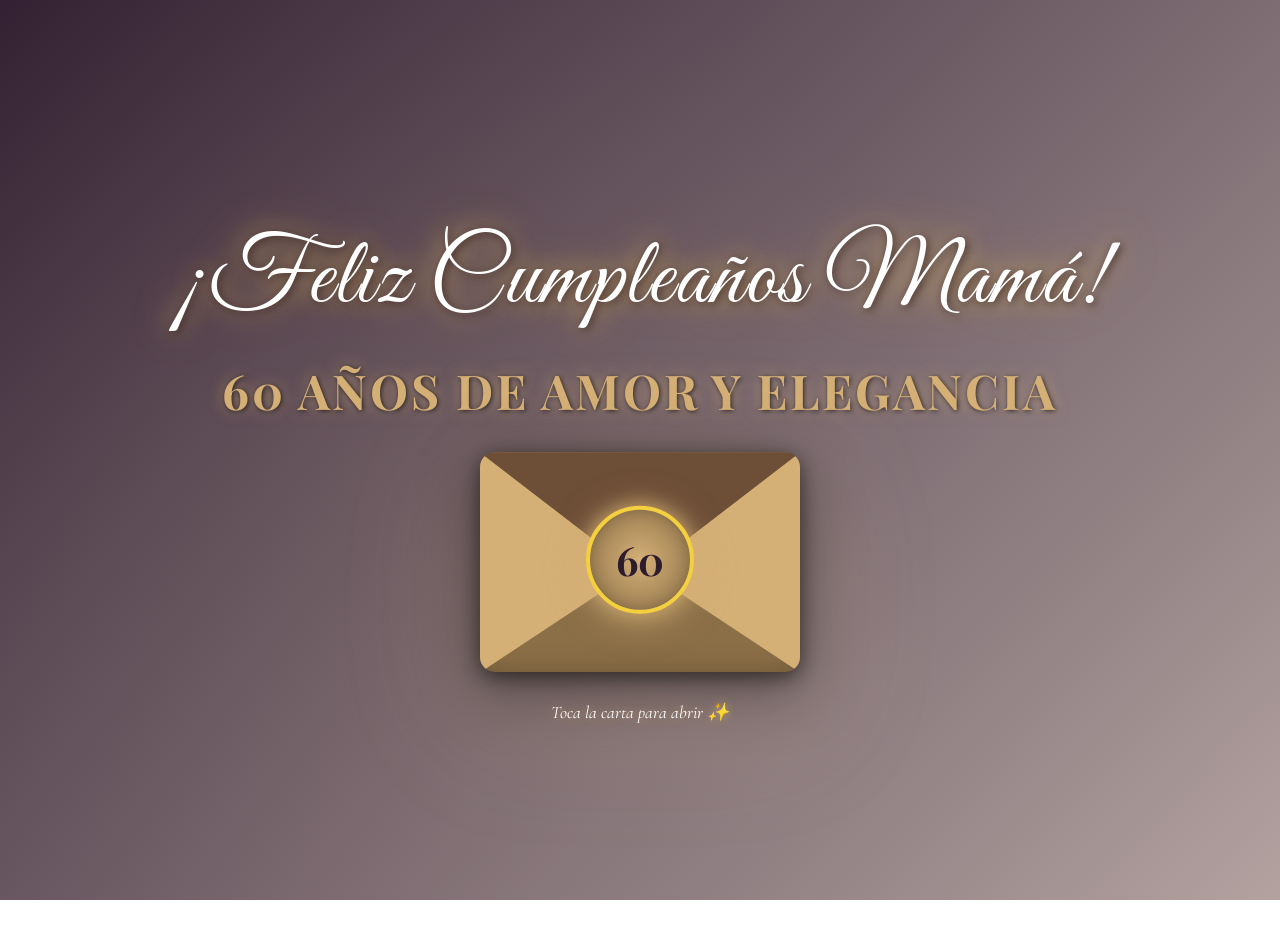
==== index.html @ a0ba6d0b "Carta elegante cumpleaños 60 años mamá" ====
<!doctype html>
<html dir="ltr" lang="es">
<head>
    <meta charset="UTF-8">
    <meta name="viewport" content="width=device-width, initial-scale=1.0">
    
    <link rel="preconnect" href="https://fonts.googleapis.com">
    <link rel="preconnect" href="https://fonts.gstatic.com" crossorigin>
    
    <link href="https://fonts.googleapis.com/css2?family=Great+Vibes&family=Playfair+Display:wght@400;700&family=Cormorant+Garamond:ital,wght@1,300;1,400&display=swap" rel="stylesheet">
    
    <link rel="icon" href="data:image/svg+xml,<svg xmlns=%22http://www.w3.org/2000/svg%22 viewBox=%220 0 100 100%22><text y=%22.9em%22 font-size=%2290%22>🎂</text></svg>">

    <title>Feliz Cumpleaños Mamá 🎂✨</title>

    <style>
        /* --- BLOQUEO DE SELECCIÓN --- */
        * {
            -webkit-tap-highlight-color: transparent;
            outline: none;
            -webkit-touch-callout: none;
            user-select: none;
        }

        /* --- PALETA DE COLORES ELEGANTE PARA 60 AÑOS (Tonos Champagne/Oro/Bordó) --- */
        :root {
            /* Fondo: Degradado elegante champagne/bordó profundo */
            --color-fondo-gradiente-1: #2d1b2e; /* Bordó oscuro profundo */
            --color-fondo-gradiente-2: #f4e4d7; /* Champagne claro */
            
            /* Sobre: Tonos dorados y bordó elegantes */
            --color-sobre-cuerpo: #8b6f47; /* Dorado bronceado */
            --color-sobre-solapa: #d4af76; /* Dorado champagne */
            --color-sobre-solapa-superior: #6d4e37; /* Marrón chocolate elegante */
            
            /* Carta y detalles */
            --color-carta: #fffef9; /* Crema marfil muy suave */
            --color-sello: #d4af76; /* Dorado champagne */
            --color-sombra-fuerte: rgba(30, 15, 20, 0.6);
            --color-sombra-suave: rgba(30, 15, 20, 0.3);
            --color-texto: #3a2520; /* Chocolate oscuro elegante */
            --color-firma: #8b4513; /* Marrón rojizo cálido */
            
            /* --- TIPOGRAFÍAS ELEGANTES --- */
            --fuente-titulo: 'Great Vibes', cursive;
            --fuente-fecha: 'Cormorant Garamond', serif;
            --fuente-carta: 'Playfair Display', serif; 
            --duracion-apertura: 1.7s;
        }

        /* --- PANTALLA DE CARGA --- */
        #loader {
            position: fixed; top: 0; left: 0; width: 100%; height: 100%;
            background: #1a0f14; display: flex; justify-content: center; align-items: center;
            flex-direction: column; z-index: 1000; transition: opacity 0.7s ease, visibility 0.7s ease;
        }
        #loader.hidden { opacity: 0; visibility: hidden; }
        .loader-icon { font-size: 80px; text-shadow: 0 0 15px rgba(212, 175, 118, 0.7); }
        .progress-bar-container {
            width: 250px; height: 15px; background-color: #2d1b1f;
            border-radius: 10px; overflow: hidden; margin-top: 20px;
            box-shadow: inset 0 1px 3px rgba(0,0,0,0.3);
            border: 1px solid #4a3530;
        }
        .progress-bar {
            width: 0%; height: 100%; 
            
            /* Degradado dorado elegante */
            background: linear-gradient(90deg, #d4af76, #f4d03f);
            
            /* Sombra resplandeciente dorada */
            box-shadow: 0 0 15px rgba(212, 175, 118, 0.8);
            
            border-radius: 10px; 
            transition: width 0.3s ease;
        }
        #progress-percentage {
            margin-top: 10px; font-family: 'Great Vibes', serif;
            font-size: 2rem; color: #f4e4d7;
        }

        html, body {
            width: 100%;
            height: 100%;
            margin: 0;
            padding: 0;
            overflow: hidden;
            position: fixed;
        }

        body {
            display: flex; 
            flex-direction: column; 
            justify-content: center; 
            align-items: center;
            min-height: 100vh;
            box-sizing: border-box;
            background-color: transparent; 
            position: relative; 
        }

        body::before {
            content: '';
            position: absolute;
            top: 0; 
            left: 0; 
            width: 100%; 
            height: 100%;
            z-index: -2; 
            
            background: linear-gradient(135deg, rgba(45, 27, 46, 0.85) 0%, rgba(244, 228, 215, 0.7) 100%),
                        radial-gradient(circle at 30% 50%, rgba(212, 175, 118, 0.2) 0%, transparent 50%);
            background-color: #2d1b2e;
            
            filter: blur(0px); 
            transform: scale(1.1); 
            pointer-events: none; 
        }

        .main-content {
            display: flex; flex-direction: column; align-items: center;
            transition: transform 0.5s ease;
        }

        h1 {
            font-family: var(--fuente-titulo); 
            font-size: clamp(3rem, 9vw, 6rem);
            color: #fff; 

            /* Sombras doradas elegantes */
            text-shadow: 
                2px 2px 10px rgba(58, 37, 32, 0.9),
                0 0 25px rgba(212, 175, 118, 0.8),
                0 0 45px rgba(244, 208, 63, 0.4);

            text-align: center; 
            margin-bottom: 40px; 
            line-height: 1.2; 
            letter-spacing: 2px;
            font-weight: 400;
        }

        .subtitulo-60 {
            font-family: 'Playfair Display', serif;
            font-size: clamp(1.8rem, 5vw, 3rem);
            color: #d4af76;
            text-shadow: 
                1px 1px 5px rgba(0, 0, 0, 0.7),
                0 0 15px rgba(212, 175, 118, 0.6);
            text-align: center;
            margin-top: -20px;
            margin-bottom: 30px;
            font-weight: 700;
            letter-spacing: 3px;
        }

        .contenedor { perspective: 1500px; }

        .envoltura-sobre {
            position: relative; width: 320px; height: 220px;
            cursor: pointer;

            /* Sombras elegantes profundas */
            filter: drop-shadow(0 5px 10px rgba(0, 0, 0, 0.5)) 
                    drop-shadow(0 15px 30px rgba(0, 0, 0, 0.4)) 
                    drop-shadow(0 30px 60px rgba(212, 175, 118, 0.2));

            /* Animación latido elegante */
            animation: latido-suave 3s cubic-bezier(0.4, 0, 0.2, 1) infinite;
            transform-style: preserve-3d; 
            transition: transform 0.3s ease;
        }

        .envoltura-sobre:hover {
            animation: temblor-suave 0.6s linear infinite;
        }

        @keyframes latido-suave {
            0%, 100% { transform: scale(1); }
            50% { transform: scale(1.02); }
        }

        @keyframes temblor-suave {
            0% { transform: scale(1.02) rotate(0deg); }
            25% { transform: scale(1.02) rotate(-1deg); }
            50% { transform: scale(1.02) rotate(0deg); }
            75% { transform: scale(1.02) rotate(1deg); }
            100% { transform: scale(1.02) rotate(0deg); }
        }

        .envoltura-sobre.abierto, .envoltura-sobre.cerrando { animation: none; }

        .sobre {
            position: absolute; width: 100%; height: 100%;
            background-color: var(--color-sobre-cuerpo);
            border-radius: 15px; box-shadow: inset 0 0 30px rgba(0,0,0,0.2);
        }

        .sobre::before {
            content: ''; position: absolute; top: 0; left: 0; width: 100%; height: 100%;
            border-radius: 15px;
            background: linear-gradient(225deg, var(--color-sobre-cuerpo) 50%, var(--color-sobre-solapa) 50%);
            opacity: 0; transition: opacity 0.5s calc(var(--duracion-apertura) * 0.5) ease;
        }
        .envoltura-sobre.abierto .sobre::before { opacity: 1; }

        .solapa {
            position: absolute; transform-style: preserve-3d;
            transition: transform 0.7s cubic-bezier(0.4, 0.0, 0.2, 1);
        }
        .solapa::after {
            content: ''; position: absolute; top: 0; left: 0; width: 100%; height: 100%;
            filter: drop-shadow(0 0 2px var(--color-sombra-suave));
            transform: translateZ(-1px);
        }

        .solapa-superior {
            top: 0; left: 0; width: 100%; height: 55%;
            background-color: var(--color-sobre-solapa-superior);
            clip-path: polygon(0 0, 100% 0, 50% 100%);
            border-radius: 15px 15px 0 0; transform-origin: top; z-index: 6;
            border-bottom: 2px solid rgba(212, 175, 118, 0.3);
        }
        .solapa-izquierda {
            top: 0; left: 0; width: 52%; height: 100%;
            background-color: var(--color-sobre-solapa);
            clip-path: polygon(0 0, 100% 50%, 0 100%);
            border-radius: 15px 0 0 15px; transform-origin: left; z-index: 5; transition-delay: 0.35s;
        }
        .solapa-derecha {
            top: 0; right: 0; width: 52%; height: 100%;
            background-color: var(--color-sobre-solapa);
            clip-path: polygon(100% 0, 0 50%, 100% 100%);
            border-radius: 0 15px 15px 0; transform-origin: right; z-index: 5; transition-delay: 0.35s;
        }
        .solapa-superior::after, .solapa-izquierda::after, .solapa-derecha::after { clip-path: inherit; }

        /* --- SELLO ELEGANTE --- */
        .sello {
            position: absolute; 
            top: 56%; 
            left: 50%;
            width: 100px;  
            height: 100px; 
            
            transform: translate(-50%, -65%); 
            z-index: 10;
            transition: opacity 0.5s 0.2s ease-out;
            
            /* Sello elegante con número 60 */
            background: radial-gradient(circle, #d4af76 0%, #8b6f47 100%);
            border-radius: 50%;
            display: flex;
            align-items: center;
            justify-content: center;
            font-family: 'Playfair Display', serif;
            font-size: 2.5rem;
            font-weight: 700;
            color: #2d1b2e;
            border: 4px solid #f4d03f;
            box-shadow: 0 0 20px rgba(212, 175, 118, 0.8), inset 0 0 15px rgba(0,0,0,0.2);
            
            animation: latido-sello 2s infinite ease-in-out;
            filter: drop-shadow(0 5px 15px rgba(212, 175, 118, 0.6));
        }
        
        .sello:hover { 
            animation: temblor-sello 0.4s linear infinite; 
        }

        @keyframes latido-sello {
            0%, 100% { transform: translate(-50%, -65%) scale(1); }
            50% { transform: translate(-50%, -65%) scale(1.05); }
        }

        @keyframes temblor-sello {
            0% { transform: translate(-50%, -65%) scale(1.05) rotate(0deg); }
            25% { transform: translate(-50%, -65%) scale(1.1) rotate(-3deg); } 
            50% { transform: translate(-50%, -65%) scale(1.15) rotate(0deg); }    
            75% { transform: translate(-50%, -65%) scale(1.1) rotate(3deg); }  
            100% { transform: translate(-50%, -65%) scale(1.05) rotate(0deg); }
        }

        .carta {
            position: fixed; top: 50%; left: 50%;
            width: 320px; height: 220px;
            transform: translate(-50%, -40%) scale(1);
            opacity: 0; z-index: 1; pointer-events: none;
            border-radius: 10px; padding: 25px; box-sizing: border-box;
            box-shadow: 0 15px 60px rgba(0, 0, 0, 0.5);
            background: var(--color-carta);
            overflow: hidden;
            border: 3px solid #d4af76;
        }

        .carta::before {
            content: '';
            position: absolute;
            top: 0; left: 0;
            width: 100%; height: 100%;
            background: linear-gradient(135deg, rgba(212, 175, 118, 0.05) 0%, rgba(244, 228, 215, 0.1) 100%);
            z-index: 1;
            opacity: 0.4;
        }

        .envoltura-sobre.abierto .carta {
            animation: animacion-abrir-carta var(--duracion-apertura) 0.7s forwards cubic-bezier(0.18, 0.89, 0.32, 1.28);
            pointer-events: auto;
        }
        .envoltura-sobre.cerrando .carta {
            animation: animacion-cerrar-carta 1.2s forwards cubic-bezier(0.6, -0.28, 0.74, 0.05);
        }

        .envoltura-sobre.abierto .solapa-superior { transform: rotateX(180deg); z-index: 0; }
        .envoltura-sobre.abierto .solapa-izquierda { transform: rotateY(180deg); transition-delay: 0.3s; z-index: 0; }
        .envoltura-sobre.abierto .solapa-derecha { transform: rotateY(-180deg); transition-delay: 0.3s; z-index: 0; }
        .envoltura-sobre.abierto .sello {
            transform: translateY(-200px) scale(0.5) rotate(360deg);
            opacity: 0; animation: none;
        }

        @keyframes animacion-abrir-carta {
            0% { transform: translate(-50%, -40%) scale(1); opacity: 0; z-index: 1; }
            40% { transform: translate(-50%, -100%) scale(1.1); opacity: 1; z-index: 20; }
            100% {
                transform: translate(-50%, -50%) scale(1.2);
                opacity: 1; z-index: 30;
                width: 90vw; height: 90vh; max-width: 700px; max-height: 900px;
                top: 50%;
            }
        }
        @keyframes animacion-cerrar-carta {
            0% {
                transform: translate(-50%, -50%) scale(1.2);
                opacity: 1; z-index: 30;
                width: 90vw; height: 90vh; max-width: 700px; max-height: 900px;
                top: 50%;
            }
            60% { transform: translate(-50%, -100%) scale(1.1); opacity: 1; z-index: 20; }
            100% {
                transform: translate(-50%, -40%) scale(1);
                opacity: 0; z-index: 1;
                width: 320px; height: 220px;
            }
        }

        .contenido {
            position: relative;
            z-index: 2;
            color: var(--color-texto); 
            font-family: var(--fuente-carta);
            width: 100%; 
            height: 100%;
            overflow-y: auto;
            overflow-x: hidden; 
            padding-right: 15px;
            box-sizing: border-box;
            padding-bottom: 60px;
            -webkit-overflow-scrolling: touch;
        }

        .contenido * {
            user-select: text;
            -webkit-user-select: text;
        }        

        .contenido .fecha { 
            display: block; 
            text-align: right; 
            font-size: 1.1rem; 
            font-family: var(--fuente-fecha); 
            font-style: italic; 
            color: #8b6f47; 
            margin-bottom: 20px; 
        }

        .contenido .saludo { 
            font-size: 2.8rem; 
            margin-bottom: 15px; 
            font-weight: bold; 
            color: #8b4513; 
            font-family: var(--fuente-titulo);
            text-align: center;
        }

        .contenido .cuerpo { 
            font-size: 1.4rem; 
            line-height: 1.8; 
            margin-bottom: 20px;
            text-align: justify;
        }

        .contenido .firma { 
            font-size: 2.5rem; 
            text-align: right; 
            color: var(--color-firma); 
            margin: 0; 
            font-weight: normal; 
            font-family: var(--fuente-titulo); 
            letter-spacing: 1px;
        }

        .bloque-firma {
            display: flex; 
            align-items: flex-end; 
            justify-content: flex-end;
            gap: 20px; 
            margin-top: 30px;
        }

        @media (max-width: 768px) {
            body::before {
                background: linear-gradient(135deg, rgba(45, 27, 46, 0.9) 0%, rgba(244, 228, 215, 0.8) 100%);
                background-color: #2d1b2e;
            }
            .main-content { transform: translateY(-10vh); }
            h1 { font-size: 3.2rem; margin-bottom: 20px;}
            .subtitulo-60 { font-size: 1.6rem; margin-bottom: 20px; }
            .envoltura-sobre { width: 280px; height: 193px; }
            .contenido { padding-right: 5px;}
            .contenido .saludo { font-size: 2rem; }
            .contenido .cuerpo { font-size: 1.2rem; }
            .contenido .firma { font-size: 2rem; text-align: center; }
            .bloque-firma { flex-direction: column; align-items: center; gap: 20px; }
        }

        .efecto-magico {
            position: fixed; font-size: var(--fs);
            text-shadow: 0 0 10px rgba(212, 175, 118, 0.8);
            pointer-events: none; opacity: 0;
            animation: efecto-magico-anim var(--dur) ease-out forwards;
        }
        @keyframes efecto-magico-anim {
            0% { opacity: 0; transform: translate(0, 0) scale(0.8) rotate(0deg); }
            25% { opacity: 1; transform: translate(var(--x-mid), var(--y-mid)) scale(1.8) rotate(var(--r-mid)); }
            100% { opacity: 0; transform: translate(var(--x-end), var(--y-end)) scale(var(--s-end)) rotate(var(--r-end)); }
        }

        .efectos-ascendentes-contenedor {
            position: fixed; bottom: 0; left: 0;
            width: 100%; height: 100%;
            pointer-events: none;
            z-index: -1;
            overflow: hidden;
        }
        .efecto-ascendente {
            position: absolute; bottom: -50px;
            font-size: var(--fs); color: #fff;
            opacity: 0.7; animation: subir-efecto var(--dur) linear forwards;
            text-shadow: 0 0 5px #d4af76;
        }
        @keyframes subir-efecto {
            0% { transform: translateY(0); opacity: 0.7; }
            100% { transform: translateY(-110vh); opacity: 0; }
        }

        /* --- ESTILOS PARA LLUVIA DE CELEBRACIÓN --- */
        #falling-emojis-container {
            position: fixed;
            top: 0;
            left: 0;
            width: 100%;
            height: 100%;
            overflow: hidden;
            z-index: 999; 
            pointer-events: none; 
        }

        .falling-emoji {
            position: absolute;
            top: -50px; 
            opacity: 0.75; 
            animation: fall linear;
            filter: drop-shadow(0 0 3px rgba(212, 175, 118, 0.5));
        }

        @keyframes fall {
            0% {
                transform: translateY(0) rotate(0deg) translateX(0px);
            }
            50% {
                transform: translateY(50vh) rotate(180deg) translateX(25px);
            }
            100% {
                transform: translateY(110vh) rotate(360deg) translateX(-25px);
            }
        }

        .instruccion {
            font-family: var(--fuente-fecha);
            color: #fff;
            margin-top: 30px;
            font-size: 1.1rem;
            font-style: italic;
            text-shadow: 0 0 10px rgba(212, 175, 118, 0.8);
            animation: aparecer-suave 2s infinite ease-in-out;
            transition: opacity 0.5s ease;
            z-index: 5;
            pointer-events: none; 
        }

        @keyframes aparecer-suave {
            0%, 100% { opacity: 0.4; transform: translateY(0); }
            50% { opacity: 1; transform: translateY(-5px); }
        }
    </style>
</head>
<body>

    <div id="loader" class="hidden">
        <div class="loader-icon">🎂</div>
        <div class="progress-bar-container">
            <div id="progress-bar" class="progress-bar" style="width: 100%;"></div>
        </div>
        <div id="progress-percentage">100%</div>
    </div>
    
    <div id="falling-emojis-container"></div>

    <div id="efectos-ascendentes" class="efectos-ascendentes-contenedor"></div>

    <main class="main-content">
        <h1>¡Feliz Cumpleaños Mamá!</h1>
        <div class="subtitulo-60">60 AÑOS DE AMOR Y ELEGANCIA</div>

        <div class="contenedor">
            <div class="envoltura-sobre">
                <div class="sobre"></div>
                <div class="solapa solapa-superior"></div>
                <div class="solapa solapa-derecha"></div>
                <div class="solapa solapa-izquierda"></div>
                <div class="sello">60</div>

                <div class="carta">
                    <div class="contenido">
                        <p class="fecha">31 de Julio, 2026</p>
                        <p class="saludo">Querida Mamá</p>
                        <p class="cuerpo">Hoy celebramos seis décadas de tu existencia, seis décadas de amor incondicional, de sabiduría y de una elegancia que trasciende el tiempo. Eres la prueba viviente de que la belleza y la gracia no tienen edad.</p>
                        <p class="cuerpo">En estos 60 años has construido un legado de amor, fortaleza y bondad que nos inspira cada día. Eres nuestra luz, nuestra guía y nuestro ejemplo de cómo vivir con dignidad y pasión.</p>
                        <p class="cuerpo">Gracias por cada abrazo, cada consejo, cada sonrisa y cada lágrima compartida. Gracias por ser la mejor mamá del mundo y por enseñarnos que la edad es solo un número cuando el corazón está lleno de vida.</p>
                        <p class="cuerpo">Que estos 60 años sean solo el comienzo de una nueva etapa llena de alegría, salud y momentos inolvidables. Te amamos con todo nuestro corazón.</p>

                        <div class="bloque-firma">
                            <p class="firma">Con infinito amor,<br>Tu familia ♥</p>
                        </div>
                    </div>
                </div>

            </div>
        </div>
        <p id="instruccion" class="instruccion">Toca la carta para abrir ✨</p>

    </main>

    <script>
        // --- CONFIGURACIÓN ---
        const emojisLluvia = ['🎂', '🎉', '🎊', '🥂', '✨', '🎈', '💐', '🌟', '💝', '🎁'];
        const emojisAscendentes = ['✨', '🥂', '🎊', '🎉', '💫'];
        const cantidadLluvia = 40;
        const cantidadAscendentes = 10;

        // --- FUNCIONES DE EFECTOS ---
        function crearLluviaEmojis() {
            const container = document.getElementById('falling-emojis-container');
            for (let i = 0; i < cantidadLluvia; i++) {
                const emoji = document.createElement('div');
                emoji.className = 'falling-emoji';
                emoji.textContent = emojisLluvia[Math.floor(Math.random() * emojisLluvia.length)];
                emoji.style.fontSize = `${Math.random() * 20 + 10}px`;
                emoji.style.left = `${Math.random() * 100}vw`;
                emoji.style.animationDuration = `${Math.random() * 5 + 5}s`;
                emoji.style.animationDelay = `${Math.random() * 10}s`;
                container.appendChild(emoji);
            }
        }

        function crearEfectosAscendentes() {
            const container = document.getElementById('efectos-ascendentes');
            setInterval(() => {
                const emoji = document.createElement('div');
                emoji.className = 'efecto-ascendente';
                emoji.textContent = emojisAscendentes[Math.floor(Math.random() * emojisAscendentes.length)];
                emoji.style.fontSize = `${Math.random() * 20 + 15}px`;
                emoji.style.left = `${Math.random() * 100}vw`;
                emoji.style.setProperty('--dur', `${Math.random() * 5 + 8}s`);
                container.appendChild(emoji);
                setTimeout(() => emoji.remove(), 13000);
            }, 300);
        }

        function crearEfectoMagico(x, y) {
            for (let i = 0; i < 8; i++) {
                const efecto = document.createElement('div');
                efecto.className = 'efecto-magico';
                efecto.textContent = emojisLluvia[Math.floor(Math.random() * emojisLluvia.length)];
                efecto.style.left = `${x}px`;
                efecto.style.top = `${y}px`;
                
                const dur = Math.random() * 0.5 + 1;
                efecto.style.setProperty('--dur', `${dur}s`);
                efecto.style.setProperty('--fs', `${Math.random() * 20 + 20}px`);
                
                const angle = (Math.PI * 2 * i) / 8;
                const distance = Math.random() * 100 + 50;
                efecto.style.setProperty('--x-mid', `${Math.cos(angle) * distance * 0.5}px`);
                efecto.style.setProperty('--y-mid', `${Math.sin(angle) * distance * 0.5}px`);
                efecto.style.setProperty('--x-end', `${Math.cos(angle) * distance}px`);
                efecto.style.setProperty('--y-end', `${Math.sin(angle) * distance}px`);
                efecto.style.setProperty('--r-mid', `${Math.random() * 180 - 90}deg`);
                efecto.style.setProperty('--r-end', `${Math.random() * 360 - 180}deg`);
                efecto.style.setProperty('--s-end', `${Math.random() * 0.5 + 0.5}`);
                
                document.body.appendChild(efecto);
                setTimeout(() => efecto.remove(), dur * 1000);
            }
        }

        // --- LÓGICA DE APERTURA/CIERRE ---
        const envoltura = document.querySelector('.envoltura-sobre');
        const instruccion = document.getElementById('instruccion');
        let estaAbierto = false;

        envoltura.addEventListener('click', (e) => {
            if (!estaAbierto) {
                envoltura.classList.add('abierto');
                estaAbierto = true;
                instruccion.style.opacity = '0';
                crearEfectoMagico(e.clientX, e.clientY);
            } else {
                envoltura.classList.remove('abierto');
                envoltura.classList.add('cerrando');
                estaAbierto = false;
                setTimeout(() => {
                    envoltura.classList.remove('cerrando');
                    instruccion.style.opacity = '1';
                }, 1200);
            }
        });

        // --- INICIALIZACIÓN ---
        window.addEventListener('load', () => {
            const loader = document.getElementById('loader');
            loader.classList.add('hidden');
            
            setTimeout(() => {
                instruccion.style.display = 'block';
                instruccion.style.opacity = '1';
            }, 500);

            crearLluviaEmojis();
            crearEfectosAscendentes();
        });

        // Simular barra de progreso
        window.addEventListener('DOMContentLoaded', () => {
            const progressBar = document.getElementById('progress-bar');
            const percentage = document.getElementById('progress-percentage');
            let width = 0;
            const interval = setInterval(() => {
                if (width >= 100) {
                    clearInterval(interval);
                } else {
                    width += 2;
                    progressBar.style.width = width + '%';
                    percentage.textContent = width + '%';
                }
            }, 20);
        });
    </script>

</body>
</html>
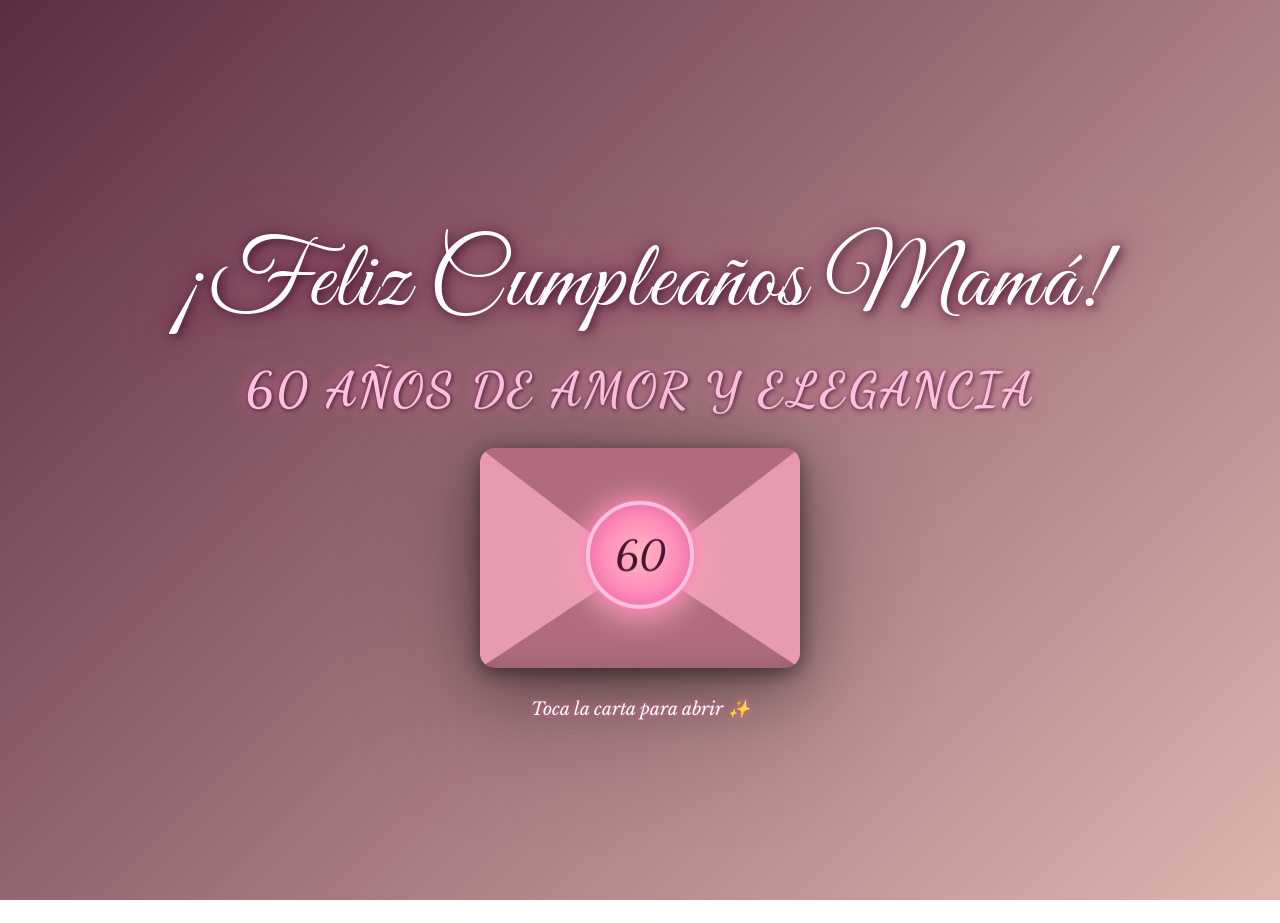
==== commit 876787bd: "Carta personalizada rosa con mariposa - optimizada sin lag" ====
--- a/index.html
+++ b/index.html
@@ -2,12 +2,12 @@
 <html dir="ltr" lang="es">
 <head>
     <meta charset="UTF-8">
-    <meta name="viewport" content="width=device-width, initial-scale=1.0">
+    <meta name="viewport" content="width=device-width, initial-scale=1.0, maximum-scale=5.0, user-scalable=yes">
     
     <link rel="preconnect" href="https://fonts.googleapis.com">
     <link rel="preconnect" href="https://fonts.gstatic.com" crossorigin>
     
-    <link href="https://fonts.googleapis.com/css2?family=Great+Vibes&family=Playfair+Display:wght@400;700&family=Cormorant+Garamond:ital,wght@1,300;1,400&display=swap" rel="stylesheet">
+    <link href="https://fonts.googleapis.com/css2?family=Great+Vibes&family=Dancing+Script:wght@400;700&family=Libre+Baskerville:ital@1&display=swap" rel="stylesheet">
     
     <link rel="icon" href="data:image/svg+xml,<svg xmlns=%22http://www.w3.org/2000/svg%22 viewBox=%220 0 100 100%22><text y=%22.9em%22 font-size=%2290%22>🎂</text></svg>">
 
@@ -22,61 +22,56 @@
             user-select: none;
         }
 
-        /* --- PALETA DE COLORES ELEGANTE PARA 60 AÑOS (Tonos Champagne/Oro/Bordó) --- */
+        /* --- PALETA DE COLORES ROSA ELEGANTE PARA 60 AÑOS --- */
         :root {
-            /* Fondo: Degradado elegante champagne/bordó profundo */
-            --color-fondo-gradiente-1: #2d1b2e; /* Bordó oscuro profundo */
-            --color-fondo-gradiente-2: #f4e4d7; /* Champagne claro */
-            
-            /* Sobre: Tonos dorados y bordó elegantes */
-            --color-sobre-cuerpo: #8b6f47; /* Dorado bronceado */
-            --color-sobre-solapa: #d4af76; /* Dorado champagne */
-            --color-sobre-solapa-superior: #6d4e37; /* Marrón chocolate elegante */
+            /* Fondo degradado rosa profundo a melocotón */
+            --color-fondo-gradiente-1: #5a2a40;
+            --color-fondo-gradiente-2: #fad0c4;
+            
+            /* Sobre en tonos rosa */
+            --color-sobre-cuerpo: #b06c7e;
+            --color-sobre-solapa: #e89bb0;
+            --color-sobre-solapa-superior: #b06c7e;
             
             /* Carta y detalles */
-            --color-carta: #fffef9; /* Crema marfil muy suave */
-            --color-sello: #d4af76; /* Dorado champagne */
-            --color-sombra-fuerte: rgba(30, 15, 20, 0.6);
-            --color-sombra-suave: rgba(30, 15, 20, 0.3);
-            --color-texto: #3a2520; /* Chocolate oscuro elegante */
-            --color-firma: #8b4513; /* Marrón rojizo cálido */
-            
-            /* --- TIPOGRAFÍAS ELEGANTES --- */
+            --color-carta: #fffafb;
+            --color-sello: #ff69b4;
+            --color-sombra-fuerte: rgba(60, 20, 40, 0.5);
+            --color-sombra-suave: rgba(60, 20, 40, 0.25);
+            --color-texto: #4a1532;
+            --color-firma: #b5385d;
+            
+            /* Tipografías elegantes */
             --fuente-titulo: 'Great Vibes', cursive;
-            --fuente-fecha: 'Cormorant Garamond', serif;
-            --fuente-carta: 'Playfair Display', serif; 
-            --duracion-apertura: 1.7s;
+            --fuente-fecha: 'Libre Baskerville', serif;
+            --fuente-carta: 'Dancing Script', cursive;
+            --duracion-apertura: 1.5s;
         }
 
         /* --- PANTALLA DE CARGA --- */
         #loader {
             position: fixed; top: 0; left: 0; width: 100%; height: 100%;
-            background: #1a0f14; display: flex; justify-content: center; align-items: center;
+            background: #24111a; display: flex; justify-content: center; align-items: center;
             flex-direction: column; z-index: 1000; transition: opacity 0.7s ease, visibility 0.7s ease;
         }
         #loader.hidden { opacity: 0; visibility: hidden; }
-        .loader-icon { font-size: 80px; text-shadow: 0 0 15px rgba(212, 175, 118, 0.7); }
+        .loader-icon { font-size: 80px; text-shadow: 0 0 15px rgba(255, 182, 193, 0.5); }
         .progress-bar-container {
-            width: 250px; height: 15px; background-color: #2d1b1f;
+            width: 250px; height: 15px; background-color: #331e28;
             border-radius: 10px; overflow: hidden; margin-top: 20px;
-            box-shadow: inset 0 1px 3px rgba(0,0,0,0.3);
-            border: 1px solid #4a3530;
+            box-shadow: inset 0 1px 3px rgba(0,0,0,0.2);
+            border: 1px solid #5a3848;
         }
         .progress-bar {
             width: 0%; height: 100%; 
-            
-            /* Degradado dorado elegante */
-            background: linear-gradient(90deg, #d4af76, #f4d03f);
-            
-            /* Sombra resplandeciente dorada */
-            box-shadow: 0 0 15px rgba(212, 175, 118, 0.8);
-            
+            background: linear-gradient(90deg, #ffb6c1, #ff69b4);
+            box-shadow: 0 0 15px rgba(255, 105, 180, 0.7);
             border-radius: 10px; 
             transition: width 0.3s ease;
         }
         #progress-percentage {
             margin-top: 10px; font-family: 'Great Vibes', serif;
-            font-size: 2rem; color: #f4e4d7;
+            font-size: 2rem; color: #ffe6eb;
         }
 
         html, body {
@@ -86,6 +81,7 @@
             padding: 0;
             overflow: hidden;
             position: fixed;
+            touch-action: pan-y;
         }
 
         body {
@@ -108,12 +104,11 @@
             height: 100%;
             z-index: -2; 
             
-            background: linear-gradient(135deg, rgba(45, 27, 46, 0.85) 0%, rgba(244, 228, 215, 0.7) 100%),
-                        radial-gradient(circle at 30% 50%, rgba(212, 175, 118, 0.2) 0%, transparent 50%);
-            background-color: #2d1b2e;
+            background: linear-gradient(135deg, rgba(90, 42, 64, 0.8) 0%, rgba(250, 208, 196, 0.85) 100%);
+            background-color: #5a2a40;
             
             filter: blur(0px); 
-            transform: scale(1.1); 
+            transform: scale(1.05); 
             pointer-events: none; 
         }
 
@@ -127,11 +122,10 @@
             font-size: clamp(3rem, 9vw, 6rem);
             color: #fff; 
 
-            /* Sombras doradas elegantes */
             text-shadow: 
-                2px 2px 10px rgba(58, 37, 32, 0.9),
-                0 0 25px rgba(212, 175, 118, 0.8),
-                0 0 45px rgba(244, 208, 63, 0.4);
+                2px 2px 10px rgba(61, 8, 41, 0.8),
+                0 0 25px rgba(74, 21, 50, 0.9),
+                0 0 45px rgba(255, 105, 180, 0.5);
 
             text-align: center; 
             margin-bottom: 40px; 
@@ -141,12 +135,12 @@
         }
 
         .subtitulo-60 {
-            font-family: 'Playfair Display', serif;
+            font-family: 'Dancing Script', cursive;
             font-size: clamp(1.8rem, 5vw, 3rem);
-            color: #d4af76;
+            color: #ffc1e3;
             text-shadow: 
                 1px 1px 5px rgba(0, 0, 0, 0.7),
-                0 0 15px rgba(212, 175, 118, 0.6);
+                0 0 15px rgba(255, 105, 180, 0.8);
             text-align: center;
             margin-top: -20px;
             margin-bottom: 30px;
@@ -159,13 +153,12 @@
         .envoltura-sobre {
             position: relative; width: 320px; height: 220px;
             cursor: pointer;
-
-            /* Sombras elegantes profundas */
-            filter: drop-shadow(0 5px 10px rgba(0, 0, 0, 0.5)) 
-                    drop-shadow(0 15px 30px rgba(0, 0, 0, 0.4)) 
-                    drop-shadow(0 30px 60px rgba(212, 175, 118, 0.2));
-
-            /* Animación latido elegante */
+            will-change: transform;
+
+            filter: drop-shadow(0 5px 10px rgba(0, 0, 0, 0.459)) 
+                    drop-shadow(0 15px 30px rgba(0, 0, 0, 0.293)) 
+                    drop-shadow(0 30px 60px rgba(0, 0, 0, 0.264));
+
             animation: latido-suave 3s cubic-bezier(0.4, 0, 0.2, 1) infinite;
             transform-style: preserve-3d; 
             transition: transform 0.3s ease;
@@ -193,7 +186,7 @@
         .sobre {
             position: absolute; width: 100%; height: 100%;
             background-color: var(--color-sobre-cuerpo);
-            border-radius: 15px; box-shadow: inset 0 0 30px rgba(0,0,0,0.2);
+            border-radius: 15px; box-shadow: inset 0 0 30px rgba(0,0,0,0.15);
         }
 
         .sobre::before {
@@ -219,7 +212,7 @@
             background-color: var(--color-sobre-solapa-superior);
             clip-path: polygon(0 0, 100% 0, 50% 100%);
             border-radius: 15px 15px 0 0; transform-origin: top; z-index: 6;
-            border-bottom: 2px solid rgba(212, 175, 118, 0.3);
+            border-bottom: 2px solid rgba(255,255,255,0.15);
         }
         .solapa-izquierda {
             top: 0; left: 0; width: 52%; height: 100%;
@@ -235,7 +228,7 @@
         }
         .solapa-superior::after, .solapa-izquierda::after, .solapa-derecha::after { clip-path: inherit; }
 
-        /* --- SELLO ELEGANTE --- */
+        /* --- SELLO ELEGANTE ROSA--- */
         .sello {
             position: absolute; 
             top: 56%; 
@@ -246,22 +239,22 @@
             transform: translate(-50%, -65%); 
             z-index: 10;
             transition: opacity 0.5s 0.2s ease-out;
-            
-            /* Sello elegante con número 60 */
-            background: radial-gradient(circle, #d4af76 0%, #8b6f47 100%);
+            will-change: transform, opacity;
+            
+            background: radial-gradient(circle, #ffb6c1 0%, #ff69b4 100%);
             border-radius: 50%;
             display: flex;
             align-items: center;
             justify-content: center;
-            font-family: 'Playfair Display', serif;
+            font-family: 'Dancing Script', cursive;
             font-size: 2.5rem;
             font-weight: 700;
-            color: #2d1b2e;
-            border: 4px solid #f4d03f;
-            box-shadow: 0 0 20px rgba(212, 175, 118, 0.8), inset 0 0 15px rgba(0,0,0,0.2);
+            color: #4a1532;
+            border: 4px solid #ffc1e3;
+            box-shadow: 0 0 20px rgba(255, 105, 180, 0.9), inset 0 0 15px rgba(0,0,0,0.1);
             
             animation: latido-sello 2s infinite ease-in-out;
-            filter: drop-shadow(0 5px 15px rgba(212, 175, 118, 0.6));
+            filter: drop-shadow(0 5px 15px rgba(255, 182, 193, 0.9));
         }
         
         .sello:hover { 
@@ -287,10 +280,11 @@
             transform: translate(-50%, -40%) scale(1);
             opacity: 0; z-index: 1; pointer-events: none;
             border-radius: 10px; padding: 25px; box-sizing: border-box;
-            box-shadow: 0 15px 60px rgba(0, 0, 0, 0.5);
+            box-shadow: 0 15px 60px rgba(0, 0, 0, 0.4);
             background: var(--color-carta);
             overflow: hidden;
-            border: 3px solid #d4af76;
+            border: 2px solid #f1a1b5;
+            will-change: transform, opacity;
         }
 
         .carta::before {
@@ -298,9 +292,9 @@
             position: absolute;
             top: 0; left: 0;
             width: 100%; height: 100%;
-            background: linear-gradient(135deg, rgba(212, 175, 118, 0.05) 0%, rgba(244, 228, 215, 0.1) 100%);
+            background: linear-gradient(135deg, rgba(255, 182, 193, 0.05) 0%, rgba(255, 192, 203, 0.08) 100%);
             z-index: 1;
-            opacity: 0.4;
+            opacity: 0.3;
         }
 
         .envoltura-sobre.abierto .carta {
@@ -357,6 +351,7 @@
             box-sizing: border-box;
             padding-bottom: 60px;
             -webkit-overflow-scrolling: touch;
+            scroll-behavior: smooth;
         }
 
         .contenido * {
@@ -370,24 +365,24 @@
             font-size: 1.1rem; 
             font-family: var(--fuente-fecha); 
             font-style: italic; 
-            color: #8b6f47; 
+            color: #8a4f6a; 
             margin-bottom: 20px; 
         }
 
         .contenido .saludo { 
             font-size: 2.8rem; 
-            margin-bottom: 15px; 
+            margin-bottom: 20px; 
             font-weight: bold; 
-            color: #8b4513; 
+            color: #b5385d; 
             font-family: var(--fuente-titulo);
             text-align: center;
         }
 
         .contenido .cuerpo { 
-            font-size: 1.4rem; 
+            font-size: 1.5rem; 
             line-height: 1.8; 
-            margin-bottom: 20px;
-            text-align: justify;
+            margin-bottom: 18px;
+            text-align: left;
         }
 
         .contenido .firma { 
@@ -410,29 +405,30 @@
 
         @media (max-width: 768px) {
             body::before {
-                background: linear-gradient(135deg, rgba(45, 27, 46, 0.9) 0%, rgba(244, 228, 215, 0.8) 100%);
-                background-color: #2d1b2e;
-            }
-            .main-content { transform: translateY(-10vh); }
-            h1 { font-size: 3.2rem; margin-bottom: 20px;}
-            .subtitulo-60 { font-size: 1.6rem; margin-bottom: 20px; }
+                background: linear-gradient(135deg, rgba(90, 42, 64, 0.9) 0%, rgba(250, 208, 196, 0.95) 100%);
+                background-color: #5a2a40;
+            }
+            .main-content { transform: translateY(-8vh); }
+            h1 { font-size: clamp(2.5rem, 8vw, 3.5rem); margin-bottom: 15px;}
+            .subtitulo-60 { font-size: clamp(1.4rem, 4vw, 1.8rem); margin-bottom: 20px; }
             .envoltura-sobre { width: 280px; height: 193px; }
-            .contenido { padding-right: 5px;}
-            .contenido .saludo { font-size: 2rem; }
-            .contenido .cuerpo { font-size: 1.2rem; }
+            .contenido { padding-right: 8px;}
+            .contenido .saludo { font-size: 2.2rem; }
+            .contenido .cuerpo { font-size: 1.3rem; line-height: 1.7; }
             .contenido .firma { font-size: 2rem; text-align: center; }
-            .bloque-firma { flex-direction: column; align-items: center; gap: 20px; }
+            .bloque-firma { flex-direction: column; align-items: center; gap: 15px; }
         }
 
         .efecto-magico {
             position: fixed; font-size: var(--fs);
-            text-shadow: 0 0 10px rgba(212, 175, 118, 0.8);
+            text-shadow: 0 0 10px rgba(255, 182, 193, 0.8);
             pointer-events: none; opacity: 0;
             animation: efecto-magico-anim var(--dur) ease-out forwards;
+            will-change: transform, opacity;
         }
         @keyframes efecto-magico-anim {
             0% { opacity: 0; transform: translate(0, 0) scale(0.8) rotate(0deg); }
-            25% { opacity: 1; transform: translate(var(--x-mid), var(--y-mid)) scale(1.8) rotate(var(--r-mid)); }
+            25% { opacity: 1; transform: translate(var(--x-mid), var(--y-mid)) scale(1.5) rotate(var(--r-mid)); }
             100% { opacity: 0; transform: translate(var(--x-end), var(--y-end)) scale(var(--s-end)) rotate(var(--r-end)); }
         }
 
@@ -446,15 +442,16 @@
         .efecto-ascendente {
             position: absolute; bottom: -50px;
             font-size: var(--fs); color: #fff;
-            opacity: 0.7; animation: subir-efecto var(--dur) linear forwards;
-            text-shadow: 0 0 5px #d4af76;
+            opacity: 0.6; animation: subir-efecto var(--dur) linear forwards;
+            text-shadow: 0 0 5px #ffb6c1;
+            will-change: transform, opacity;
         }
         @keyframes subir-efecto {
-            0% { transform: translateY(0); opacity: 0.7; }
+            0% { transform: translateY(0); opacity: 0.6; }
             100% { transform: translateY(-110vh); opacity: 0; }
         }
 
-        /* --- ESTILOS PARA LLUVIA DE CELEBRACIÓN --- */
+        /* --- LLUVIA DE CELEBRACIÓN OPTIMIZADA --- */
         #falling-emojis-container {
             position: fixed;
             top: 0;
@@ -469,9 +466,10 @@
         .falling-emoji {
             position: absolute;
             top: -50px; 
-            opacity: 0.75; 
+            opacity: 0.7; 
             animation: fall linear;
-            filter: drop-shadow(0 0 3px rgba(212, 175, 118, 0.5));
+            filter: drop-shadow(0 0 3px rgba(255, 182, 193, 0.5));
+            will-change: transform;
         }
 
         @keyframes fall {
@@ -492,7 +490,7 @@
             margin-top: 30px;
             font-size: 1.1rem;
             font-style: italic;
-            text-shadow: 0 0 10px rgba(212, 175, 118, 0.8);
+            text-shadow: 0 0 10px rgba(255, 105, 180, 0.8);
             animation: aparecer-suave 2s infinite ease-in-out;
             transition: opacity 0.5s ease;
             z-index: 5;
@@ -534,14 +532,17 @@
                 <div class="carta">
                     <div class="contenido">
                         <p class="fecha">31 de Julio, 2026</p>
-                        <p class="saludo">Querida Mamá</p>
-                        <p class="cuerpo">Hoy celebramos seis décadas de tu existencia, seis décadas de amor incondicional, de sabiduría y de una elegancia que trasciende el tiempo. Eres la prueba viviente de que la belleza y la gracia no tienen edad.</p>
-                        <p class="cuerpo">En estos 60 años has construido un legado de amor, fortaleza y bondad que nos inspira cada día. Eres nuestra luz, nuestra guía y nuestro ejemplo de cómo vivir con dignidad y pasión.</p>
-                        <p class="cuerpo">Gracias por cada abrazo, cada consejo, cada sonrisa y cada lágrima compartida. Gracias por ser la mejor mamá del mundo y por enseñarnos que la edad es solo un número cuando el corazón está lleno de vida.</p>
-                        <p class="cuerpo">Que estos 60 años sean solo el comienzo de una nueva etapa llena de alegría, salud y momentos inolvidables. Te amamos con todo nuestro corazón.</p>
+                        <p class="saludo">Mi Querida Mariposa</p>
+                        <p class="cuerpo">Hoy celebramos tus 60 años y no puedo evitar pensar en todo el camino que hemos recorrido juntos. Recuerdo cuando te decía mariposa porque siempre has sido eso para mí... libre, hermosa y llena de color en cada momento de mi vida</p>
+                        <p class="cuerpo">Has sido mi guía cuando me sentía perdido, mi luz cuando todo parecía oscuro y mi refugio cuando el mundo se sentía demasiado pesado. No hay palabras suficientes para expresar todo lo que significas para mí</p>
+                        <p class="cuerpo">Recuerdo cada abrazo que me diste cuando más lo necesitaba, cada consejo que guardé en mi corazón como un tesoro, cada sonrisa tuya que iluminó mis días más grises. Has construido una vida llena de amor, de sacrificio y de una belleza que no se mide en años sino en momentos</p>
+                        <p class="cuerpo">Estos 60 años no son solo números... son historias, son risas compartidas, son lágrimas secadas, son sueños cumplidos y esperanzas renovadas. Cada arruga en tu rostro cuenta una batalla ganada, cada cana en tu cabello es un testimonio de tu sabiduría</p>
+                        <p class="cuerpo">Quiero que sepas que eres mi inspiración diaria. La manera en que enfrentas la vida con valentía, cómo amas sin condiciones y cómo siempre encuentras la forma de hacernos sentir especiales... eso es lo que te hace única</p>
+                        <p class="cuerpo">Hoy en tu cumpleaños número 60, solo deseo que la vida te devuelva aunque sea una pequeña parte de todo el amor que tú has dado. Que cada nuevo día traiga alegría a tu corazón, salud a tu cuerpo y paz a tu alma</p>
+                        <p class="cuerpo">Gracias por ser mi mamá, mi amiga, mi confidente y mi mariposa eterna. Te amo más de lo que las palabras pueden expresar y más de lo que el tiempo puede medir</p>
 
                         <div class="bloque-firma">
-                            <p class="firma">Con infinito amor,<br>Tu familia ♥</p>
+                            <p class="firma">Con todo mi amor para siempre<br>Tu hij@ que te adora ♥</p>
                         </div>
                     </div>
                 </div>
@@ -553,11 +554,11 @@
     </main>
 
     <script>
-        // --- CONFIGURACIÓN ---
-        const emojisLluvia = ['🎂', '🎉', '🎊', '🥂', '✨', '🎈', '💐', '🌟', '💝', '🎁'];
-        const emojisAscendentes = ['✨', '🥂', '🎊', '🎉', '💫'];
-        const cantidadLluvia = 40;
-        const cantidadAscendentes = 10;
+        // --- CONFIGURACIÓN OPTIMIZADA (menos emojis para evitar lag) ---
+        const emojisLluvia = ['🌸', '💐', '🌺', '🌷', '💝', '✨', '🎂', '🎉', '💖', '🦋'];
+        const emojisAscendentes = ['✨', '💖', '🌸', '💝', '🦋'];
+        const cantidadLluvia = 25; // Reducido de 40 a 25 para mejor rendimiento
+        const cantidadAscendentes = 8;
 
         // --- FUNCIONES DE EFECTOS ---
         function crearLluviaEmojis() {
@@ -566,10 +567,10 @@
                 const emoji = document.createElement('div');
                 emoji.className = 'falling-emoji';
                 emoji.textContent = emojisLluvia[Math.floor(Math.random() * emojisLluvia.length)];
-                emoji.style.fontSize = `${Math.random() * 20 + 10}px`;
+                emoji.style.fontSize = `${Math.random() * 15 + 12}px`;
                 emoji.style.left = `${Math.random() * 100}vw`;
-                emoji.style.animationDuration = `${Math.random() * 5 + 5}s`;
-                emoji.style.animationDelay = `${Math.random() * 10}s`;
+                emoji.style.animationDuration = `${Math.random() * 4 + 6}s`;
+                emoji.style.animationDelay = `${Math.random() * 8}s`;
                 container.appendChild(emoji);
             }
         }
@@ -580,28 +581,28 @@
                 const emoji = document.createElement('div');
                 emoji.className = 'efecto-ascendente';
                 emoji.textContent = emojisAscendentes[Math.floor(Math.random() * emojisAscendentes.length)];
-                emoji.style.fontSize = `${Math.random() * 20 + 15}px`;
+                emoji.style.fontSize = `${Math.random() * 18 + 12}px`;
                 emoji.style.left = `${Math.random() * 100}vw`;
-                emoji.style.setProperty('--dur', `${Math.random() * 5 + 8}s`);
+                emoji.style.setProperty('--dur', `${Math.random() * 4 + 7}s`);
                 container.appendChild(emoji);
-                setTimeout(() => emoji.remove(), 13000);
-            }, 300);
+                setTimeout(() => emoji.remove(), 11000);
+            }, 400); // Intervalo aumentado para mejor rendimiento
         }
 
         function crearEfectoMagico(x, y) {
-            for (let i = 0; i < 8; i++) {
+            for (let i = 0; i < 6; i++) { // Reducido de 8 a 6
                 const efecto = document.createElement('div');
                 efecto.className = 'efecto-magico';
                 efecto.textContent = emojisLluvia[Math.floor(Math.random() * emojisLluvia.length)];
                 efecto.style.left = `${x}px`;
                 efecto.style.top = `${y}px`;
                 
-                const dur = Math.random() * 0.5 + 1;
+                const dur = Math.random() * 0.4 + 0.8;
                 efecto.style.setProperty('--dur', `${dur}s`);
-                efecto.style.setProperty('--fs', `${Math.random() * 20 + 20}px`);
+                efecto.style.setProperty('--fs', `${Math.random() * 18 + 18}px`);
                 
-                const angle = (Math.PI * 2 * i) / 8;
-                const distance = Math.random() * 100 + 50;
+                const angle = (Math.PI * 2 * i) / 6;
+                const distance = Math.random() * 80 + 40;
                 efecto.style.setProperty('--x-mid', `${Math.cos(angle) * distance * 0.5}px`);
                 efecto.style.setProperty('--y-mid', `${Math.sin(angle) * distance * 0.5}px`);
                 efecto.style.setProperty('--x-end', `${Math.cos(angle) * distance}px`);
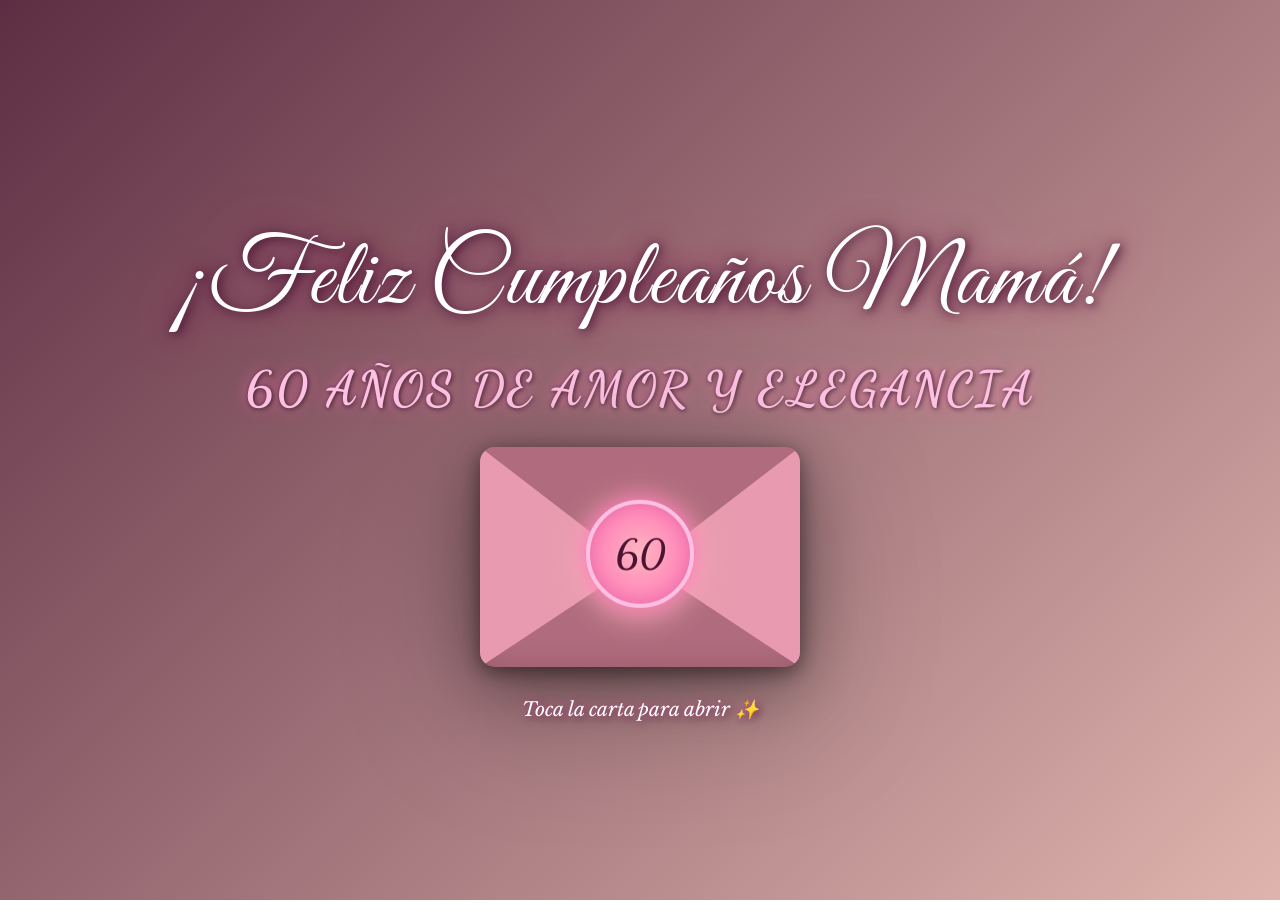
==== commit 0a70c79a: "Fix: mayor padding para ver firma completa y mejorar texto instruccion" ====
--- a/index.html
+++ b/index.html
@@ -349,7 +349,7 @@
             overflow-x: hidden; 
             padding-right: 15px;
             box-sizing: border-box;
-            padding-bottom: 60px;
+            padding-bottom: 100px;
             -webkit-overflow-scrolling: touch;
             scroll-behavior: smooth;
         }
@@ -412,11 +412,12 @@
             h1 { font-size: clamp(2.5rem, 8vw, 3.5rem); margin-bottom: 15px;}
             .subtitulo-60 { font-size: clamp(1.4rem, 4vw, 1.8rem); margin-bottom: 20px; }
             .envoltura-sobre { width: 280px; height: 193px; }
-            .contenido { padding-right: 8px;}
+            .contenido { padding-right: 8px; padding-bottom: 120px;}
             .contenido .saludo { font-size: 2.2rem; }
             .contenido .cuerpo { font-size: 1.3rem; line-height: 1.7; }
             .contenido .firma { font-size: 2rem; text-align: center; }
             .bloque-firma { flex-direction: column; align-items: center; gap: 15px; }
+            .instruccion { font-size: 1rem; margin-top: 20px; }
         }
 
         .efecto-magico {
@@ -488,17 +489,20 @@
             font-family: var(--fuente-fecha);
             color: #fff;
             margin-top: 30px;
-            font-size: 1.1rem;
+            font-size: 1.2rem;
             font-style: italic;
-            text-shadow: 0 0 10px rgba(255, 105, 180, 0.8);
+            text-shadow: 
+                0 0 10px rgba(255, 105, 180, 0.9),
+                2px 2px 8px rgba(0, 0, 0, 0.8);
             animation: aparecer-suave 2s infinite ease-in-out;
             transition: opacity 0.5s ease;
             z-index: 5;
-            pointer-events: none; 
+            pointer-events: none;
+            position: relative;
         }
 
         @keyframes aparecer-suave {
-            0%, 100% { opacity: 0.4; transform: translateY(0); }
+            0%, 100% { opacity: 0.6; transform: translateY(0); }
             50% { opacity: 1; transform: translateY(-5px); }
         }
     </style>
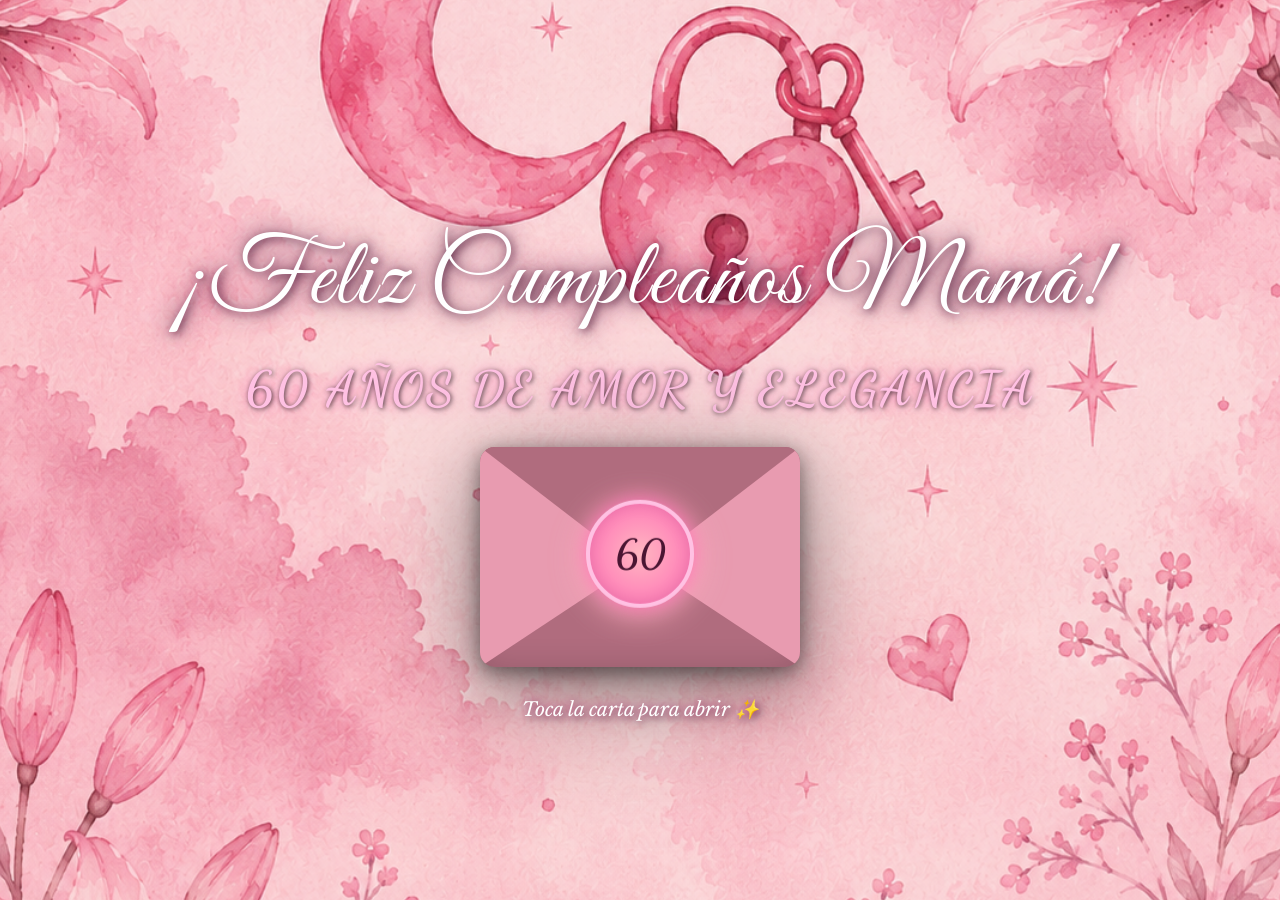
==== commit d964170a: "Actualizar fondo con diseño de orquídeas y candado corazón" ====
--- a/index.html
+++ b/index.html
@@ -104,8 +104,11 @@
             height: 100%;
             z-index: -2; 
             
-            background: linear-gradient(135deg, rgba(90, 42, 64, 0.8) 0%, rgba(250, 208, 196, 0.85) 100%);
-            background-color: #5a2a40;
+            background-image: url('./assets/img/lock-bg.png');
+            background-size: cover;
+            background-position: center;
+            background-repeat: no-repeat;
+            background-color: #ffb6d9;
             
             filter: blur(0px); 
             transform: scale(1.05); 
@@ -535,7 +538,7 @@
 
                 <div class="carta">
                     <div class="contenido">
-                        <p class="fecha">31 de Julio, 2026</p>
+                        <p class="fecha">1 de Agosto, 2026</p>
                         <p class="saludo">Mi Querida Mariposa</p>
                         <p class="cuerpo">Hoy celebramos tus 60 años y no puedo evitar pensar en todo el camino que hemos recorrido juntos. Recuerdo cuando te decía mariposa porque siempre has sido eso para mí... libre, hermosa y llena de color en cada momento de mi vida</p>
                         <p class="cuerpo">Has sido mi guía cuando me sentía perdido, mi luz cuando todo parecía oscuro y mi refugio cuando el mundo se sentía demasiado pesado. No hay palabras suficientes para expresar todo lo que significas para mí</p>
@@ -546,7 +549,7 @@
                         <p class="cuerpo">Gracias por ser mi mamá, mi amiga, mi confidente y mi mariposa eterna. Te amo más de lo que las palabras pueden expresar y más de lo que el tiempo puede medir</p>
 
                         <div class="bloque-firma">
-                            <p class="firma">Con todo mi amor para siempre<br>Tu hij@ que te adora ♥</p>
+                            <p class="firma">Con todo mi amor para siempre<br>Con amor tu hijo Santi ♥</p>
                         </div>
                     </div>
                 </div>
@@ -630,6 +633,7 @@
                 envoltura.classList.add('abierto');
                 estaAbierto = true;
                 instruccion.style.opacity = '0';
+                instruccion.style.display = 'none';
                 crearEfectoMagico(e.clientX, e.clientY);
             } else {
                 envoltura.classList.remove('abierto');
@@ -637,6 +641,7 @@
                 estaAbierto = false;
                 setTimeout(() => {
                     envoltura.classList.remove('cerrando');
+                    instruccion.style.display = 'block';
                     instruccion.style.opacity = '1';
                 }, 1200);
             }
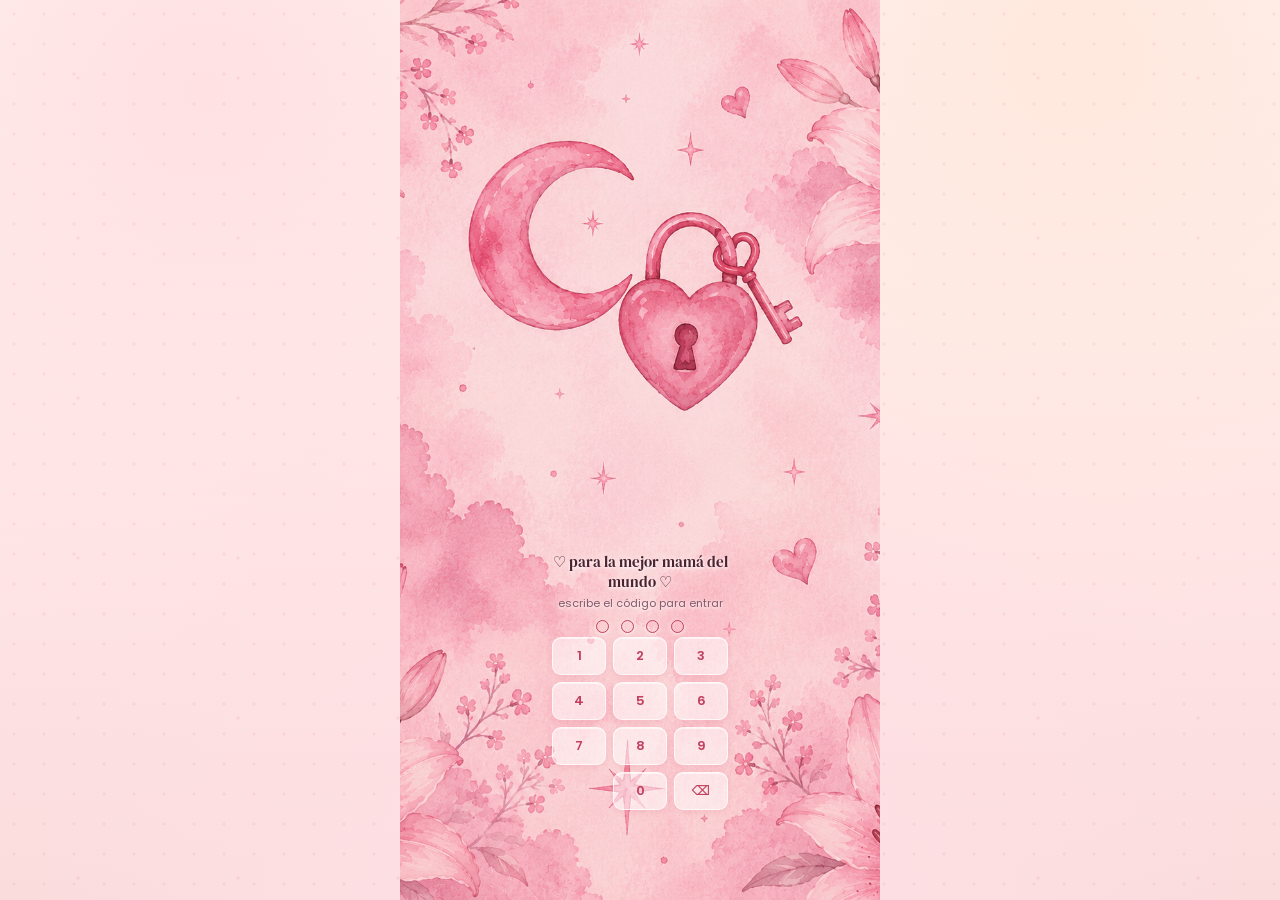
==== commit 20c0cc8d: "Carta interactiva 60 anos para Mama: libro por secciones, cancion, album, 60 vueltas al sol, 60 cosa" ====
--- a/index.html
+++ b/index.html
@@ -1,682 +1,459 @@
-<!doctype html>
-<html dir="ltr" lang="es">
+<!DOCTYPE html>
+<html lang="es">
 <head>
-    <meta charset="UTF-8">
-    <meta name="viewport" content="width=device-width, initial-scale=1.0, maximum-scale=5.0, user-scalable=yes">
-    
-    <link rel="preconnect" href="https://fonts.googleapis.com">
-    <link rel="preconnect" href="https://fonts.gstatic.com" crossorigin>
-    
-    <link href="https://fonts.googleapis.com/css2?family=Great+Vibes&family=Dancing+Script:wght@400;700&family=Libre+Baskerville:ital@1&display=swap" rel="stylesheet">
-    
-    <link rel="icon" href="data:image/svg+xml,<svg xmlns=%22http://www.w3.org/2000/svg%22 viewBox=%220 0 100 100%22><text y=%22.9em%22 font-size=%2290%22>🎂</text></svg>">
-
-    <title>Feliz Cumpleaños Mamá 🎂✨</title>
-
-    <style>
-        /* --- BLOQUEO DE SELECCIÓN --- */
-        * {
-            -webkit-tap-highlight-color: transparent;
-            outline: none;
-            -webkit-touch-callout: none;
-            user-select: none;
-        }
-
-        /* --- PALETA DE COLORES ROSA ELEGANTE PARA 60 AÑOS --- */
-        :root {
-            /* Fondo degradado rosa profundo a melocotón */
-            --color-fondo-gradiente-1: #5a2a40;
-            --color-fondo-gradiente-2: #fad0c4;
-            
-            /* Sobre en tonos rosa */
-            --color-sobre-cuerpo: #b06c7e;
-            --color-sobre-solapa: #e89bb0;
-            --color-sobre-solapa-superior: #b06c7e;
-            
-            /* Carta y detalles */
-            --color-carta: #fffafb;
-            --color-sello: #ff69b4;
-            --color-sombra-fuerte: rgba(60, 20, 40, 0.5);
-            --color-sombra-suave: rgba(60, 20, 40, 0.25);
-            --color-texto: #4a1532;
-            --color-firma: #b5385d;
-            
-            /* Tipografías elegantes */
-            --fuente-titulo: 'Great Vibes', cursive;
-            --fuente-fecha: 'Libre Baskerville', serif;
-            --fuente-carta: 'Dancing Script', cursive;
-            --duracion-apertura: 1.5s;
-        }
-
-        /* --- PANTALLA DE CARGA --- */
-        #loader {
-            position: fixed; top: 0; left: 0; width: 100%; height: 100%;
-            background: #24111a; display: flex; justify-content: center; align-items: center;
-            flex-direction: column; z-index: 1000; transition: opacity 0.7s ease, visibility 0.7s ease;
-        }
-        #loader.hidden { opacity: 0; visibility: hidden; }
-        .loader-icon { font-size: 80px; text-shadow: 0 0 15px rgba(255, 182, 193, 0.5); }
-        .progress-bar-container {
-            width: 250px; height: 15px; background-color: #331e28;
-            border-radius: 10px; overflow: hidden; margin-top: 20px;
-            box-shadow: inset 0 1px 3px rgba(0,0,0,0.2);
-            border: 1px solid #5a3848;
-        }
-        .progress-bar {
-            width: 0%; height: 100%; 
-            background: linear-gradient(90deg, #ffb6c1, #ff69b4);
-            box-shadow: 0 0 15px rgba(255, 105, 180, 0.7);
-            border-radius: 10px; 
-            transition: width 0.3s ease;
-        }
-        #progress-percentage {
-            margin-top: 10px; font-family: 'Great Vibes', serif;
-            font-size: 2rem; color: #ffe6eb;
-        }
-
-        html, body {
-            width: 100%;
-            height: 100%;
-            margin: 0;
-            padding: 0;
-            overflow: hidden;
-            position: fixed;
-            touch-action: pan-y;
-        }
-
-        body {
-            display: flex; 
-            flex-direction: column; 
-            justify-content: center; 
-            align-items: center;
-            min-height: 100vh;
-            box-sizing: border-box;
-            background-color: transparent; 
-            position: relative; 
-        }
-
-        body::before {
-            content: '';
-            position: absolute;
-            top: 0; 
-            left: 0; 
-            width: 100%; 
-            height: 100%;
-            z-index: -2; 
-            
-            background-image: url('./assets/img/lock-bg.png');
-            background-size: cover;
-            background-position: center;
-            background-repeat: no-repeat;
-            background-color: #ffb6d9;
-            
-            filter: blur(0px); 
-            transform: scale(1.05); 
-            pointer-events: none; 
-        }
-
-        .main-content {
-            display: flex; flex-direction: column; align-items: center;
-            transition: transform 0.5s ease;
-        }
-
-        h1 {
-            font-family: var(--fuente-titulo); 
-            font-size: clamp(3rem, 9vw, 6rem);
-            color: #fff; 
-
-            text-shadow: 
-                2px 2px 10px rgba(61, 8, 41, 0.8),
-                0 0 25px rgba(74, 21, 50, 0.9),
-                0 0 45px rgba(255, 105, 180, 0.5);
-
-            text-align: center; 
-            margin-bottom: 40px; 
-            line-height: 1.2; 
-            letter-spacing: 2px;
-            font-weight: 400;
-        }
-
-        .subtitulo-60 {
-            font-family: 'Dancing Script', cursive;
-            font-size: clamp(1.8rem, 5vw, 3rem);
-            color: #ffc1e3;
-            text-shadow: 
-                1px 1px 5px rgba(0, 0, 0, 0.7),
-                0 0 15px rgba(255, 105, 180, 0.8);
-            text-align: center;
-            margin-top: -20px;
-            margin-bottom: 30px;
-            font-weight: 700;
-            letter-spacing: 3px;
-        }
-
-        .contenedor { perspective: 1500px; }
-
-        .envoltura-sobre {
-            position: relative; width: 320px; height: 220px;
-            cursor: pointer;
-            will-change: transform;
-
-            filter: drop-shadow(0 5px 10px rgba(0, 0, 0, 0.459)) 
-                    drop-shadow(0 15px 30px rgba(0, 0, 0, 0.293)) 
-                    drop-shadow(0 30px 60px rgba(0, 0, 0, 0.264));
-
-            animation: latido-suave 3s cubic-bezier(0.4, 0, 0.2, 1) infinite;
-            transform-style: preserve-3d; 
-            transition: transform 0.3s ease;
-        }
-
-        .envoltura-sobre:hover {
-            animation: temblor-suave 0.6s linear infinite;
-        }
-
-        @keyframes latido-suave {
-            0%, 100% { transform: scale(1); }
-            50% { transform: scale(1.02); }
-        }
-
-        @keyframes temblor-suave {
-            0% { transform: scale(1.02) rotate(0deg); }
-            25% { transform: scale(1.02) rotate(-1deg); }
-            50% { transform: scale(1.02) rotate(0deg); }
-            75% { transform: scale(1.02) rotate(1deg); }
-            100% { transform: scale(1.02) rotate(0deg); }
-        }
-
-        .envoltura-sobre.abierto, .envoltura-sobre.cerrando { animation: none; }
-
-        .sobre {
-            position: absolute; width: 100%; height: 100%;
-            background-color: var(--color-sobre-cuerpo);
-            border-radius: 15px; box-shadow: inset 0 0 30px rgba(0,0,0,0.15);
-        }
-
-        .sobre::before {
-            content: ''; position: absolute; top: 0; left: 0; width: 100%; height: 100%;
-            border-radius: 15px;
-            background: linear-gradient(225deg, var(--color-sobre-cuerpo) 50%, var(--color-sobre-solapa) 50%);
-            opacity: 0; transition: opacity 0.5s calc(var(--duracion-apertura) * 0.5) ease;
-        }
-        .envoltura-sobre.abierto .sobre::before { opacity: 1; }
-
-        .solapa {
-            position: absolute; transform-style: preserve-3d;
-            transition: transform 0.7s cubic-bezier(0.4, 0.0, 0.2, 1);
-        }
-        .solapa::after {
-            content: ''; position: absolute; top: 0; left: 0; width: 100%; height: 100%;
-            filter: drop-shadow(0 0 2px var(--color-sombra-suave));
-            transform: translateZ(-1px);
-        }
-
-        .solapa-superior {
-            top: 0; left: 0; width: 100%; height: 55%;
-            background-color: var(--color-sobre-solapa-superior);
-            clip-path: polygon(0 0, 100% 0, 50% 100%);
-            border-radius: 15px 15px 0 0; transform-origin: top; z-index: 6;
-            border-bottom: 2px solid rgba(255,255,255,0.15);
-        }
-        .solapa-izquierda {
-            top: 0; left: 0; width: 52%; height: 100%;
-            background-color: var(--color-sobre-solapa);
-            clip-path: polygon(0 0, 100% 50%, 0 100%);
-            border-radius: 15px 0 0 15px; transform-origin: left; z-index: 5; transition-delay: 0.35s;
-        }
-        .solapa-derecha {
-            top: 0; right: 0; width: 52%; height: 100%;
-            background-color: var(--color-sobre-solapa);
-            clip-path: polygon(100% 0, 0 50%, 100% 100%);
-            border-radius: 0 15px 15px 0; transform-origin: right; z-index: 5; transition-delay: 0.35s;
-        }
-        .solapa-superior::after, .solapa-izquierda::after, .solapa-derecha::after { clip-path: inherit; }
-
-        /* --- SELLO ELEGANTE ROSA--- */
-        .sello {
-            position: absolute; 
-            top: 56%; 
-            left: 50%;
-            width: 100px;  
-            height: 100px; 
-            
-            transform: translate(-50%, -65%); 
-            z-index: 10;
-            transition: opacity 0.5s 0.2s ease-out;
-            will-change: transform, opacity;
-            
-            background: radial-gradient(circle, #ffb6c1 0%, #ff69b4 100%);
-            border-radius: 50%;
-            display: flex;
-            align-items: center;
-            justify-content: center;
-            font-family: 'Dancing Script', cursive;
-            font-size: 2.5rem;
-            font-weight: 700;
-            color: #4a1532;
-            border: 4px solid #ffc1e3;
-            box-shadow: 0 0 20px rgba(255, 105, 180, 0.9), inset 0 0 15px rgba(0,0,0,0.1);
-            
-            animation: latido-sello 2s infinite ease-in-out;
-            filter: drop-shadow(0 5px 15px rgba(255, 182, 193, 0.9));
-        }
-        
-        .sello:hover { 
-            animation: temblor-sello 0.4s linear infinite; 
-        }
-
-        @keyframes latido-sello {
-            0%, 100% { transform: translate(-50%, -65%) scale(1); }
-            50% { transform: translate(-50%, -65%) scale(1.05); }
-        }
-
-        @keyframes temblor-sello {
-            0% { transform: translate(-50%, -65%) scale(1.05) rotate(0deg); }
-            25% { transform: translate(-50%, -65%) scale(1.1) rotate(-3deg); } 
-            50% { transform: translate(-50%, -65%) scale(1.15) rotate(0deg); }    
-            75% { transform: translate(-50%, -65%) scale(1.1) rotate(3deg); }  
-            100% { transform: translate(-50%, -65%) scale(1.05) rotate(0deg); }
-        }
-
-        .carta {
-            position: fixed; top: 50%; left: 50%;
-            width: 320px; height: 220px;
-            transform: translate(-50%, -40%) scale(1);
-            opacity: 0; z-index: 1; pointer-events: none;
-            border-radius: 10px; padding: 25px; box-sizing: border-box;
-            box-shadow: 0 15px 60px rgba(0, 0, 0, 0.4);
-            background: var(--color-carta);
-            overflow: hidden;
-            border: 2px solid #f1a1b5;
-            will-change: transform, opacity;
-        }
-
-        .carta::before {
-            content: '';
-            position: absolute;
-            top: 0; left: 0;
-            width: 100%; height: 100%;
-            background: linear-gradient(135deg, rgba(255, 182, 193, 0.05) 0%, rgba(255, 192, 203, 0.08) 100%);
-            z-index: 1;
-            opacity: 0.3;
-        }
-
-        .envoltura-sobre.abierto .carta {
-            animation: animacion-abrir-carta var(--duracion-apertura) 0.7s forwards cubic-bezier(0.18, 0.89, 0.32, 1.28);
-            pointer-events: auto;
-        }
-        .envoltura-sobre.cerrando .carta {
-            animation: animacion-cerrar-carta 1.2s forwards cubic-bezier(0.6, -0.28, 0.74, 0.05);
-        }
-
-        .envoltura-sobre.abierto .solapa-superior { transform: rotateX(180deg); z-index: 0; }
-        .envoltura-sobre.abierto .solapa-izquierda { transform: rotateY(180deg); transition-delay: 0.3s; z-index: 0; }
-        .envoltura-sobre.abierto .solapa-derecha { transform: rotateY(-180deg); transition-delay: 0.3s; z-index: 0; }
-        .envoltura-sobre.abierto .sello {
-            transform: translateY(-200px) scale(0.5) rotate(360deg);
-            opacity: 0; animation: none;
-        }
-
-        @keyframes animacion-abrir-carta {
-            0% { transform: translate(-50%, -40%) scale(1); opacity: 0; z-index: 1; }
-            40% { transform: translate(-50%, -100%) scale(1.1); opacity: 1; z-index: 20; }
-            100% {
-                transform: translate(-50%, -50%) scale(1.2);
-                opacity: 1; z-index: 30;
-                width: 90vw; height: 90vh; max-width: 700px; max-height: 900px;
-                top: 50%;
-            }
-        }
-        @keyframes animacion-cerrar-carta {
-            0% {
-                transform: translate(-50%, -50%) scale(1.2);
-                opacity: 1; z-index: 30;
-                width: 90vw; height: 90vh; max-width: 700px; max-height: 900px;
-                top: 50%;
-            }
-            60% { transform: translate(-50%, -100%) scale(1.1); opacity: 1; z-index: 20; }
-            100% {
-                transform: translate(-50%, -40%) scale(1);
-                opacity: 0; z-index: 1;
-                width: 320px; height: 220px;
-            }
-        }
-
-        .contenido {
-            position: relative;
-            z-index: 2;
-            color: var(--color-texto); 
-            font-family: var(--fuente-carta);
-            width: 100%; 
-            height: 100%;
-            overflow-y: auto;
-            overflow-x: hidden; 
-            padding-right: 15px;
-            box-sizing: border-box;
-            padding-bottom: 100px;
-            -webkit-overflow-scrolling: touch;
-            scroll-behavior: smooth;
-        }
-
-        .contenido * {
-            user-select: text;
-            -webkit-user-select: text;
-        }        
-
-        .contenido .fecha { 
-            display: block; 
-            text-align: right; 
-            font-size: 1.1rem; 
-            font-family: var(--fuente-fecha); 
-            font-style: italic; 
-            color: #8a4f6a; 
-            margin-bottom: 20px; 
-        }
-
-        .contenido .saludo { 
-            font-size: 2.8rem; 
-            margin-bottom: 20px; 
-            font-weight: bold; 
-            color: #b5385d; 
-            font-family: var(--fuente-titulo);
-            text-align: center;
-        }
-
-        .contenido .cuerpo { 
-            font-size: 1.5rem; 
-            line-height: 1.8; 
-            margin-bottom: 18px;
-            text-align: left;
-        }
-
-        .contenido .firma { 
-            font-size: 2.5rem; 
-            text-align: right; 
-            color: var(--color-firma); 
-            margin: 0; 
-            font-weight: normal; 
-            font-family: var(--fuente-titulo); 
-            letter-spacing: 1px;
-        }
-
-        .bloque-firma {
-            display: flex; 
-            align-items: flex-end; 
-            justify-content: flex-end;
-            gap: 20px; 
-            margin-top: 30px;
-        }
-
-        @media (max-width: 768px) {
-            body::before {
-                background: linear-gradient(135deg, rgba(90, 42, 64, 0.9) 0%, rgba(250, 208, 196, 0.95) 100%);
-                background-color: #5a2a40;
-            }
-            .main-content { transform: translateY(-8vh); }
-            h1 { font-size: clamp(2.5rem, 8vw, 3.5rem); margin-bottom: 15px;}
-            .subtitulo-60 { font-size: clamp(1.4rem, 4vw, 1.8rem); margin-bottom: 20px; }
-            .envoltura-sobre { width: 280px; height: 193px; }
-            .contenido { padding-right: 8px; padding-bottom: 120px;}
-            .contenido .saludo { font-size: 2.2rem; }
-            .contenido .cuerpo { font-size: 1.3rem; line-height: 1.7; }
-            .contenido .firma { font-size: 2rem; text-align: center; }
-            .bloque-firma { flex-direction: column; align-items: center; gap: 15px; }
-            .instruccion { font-size: 1rem; margin-top: 20px; }
-        }
-
-        .efecto-magico {
-            position: fixed; font-size: var(--fs);
-            text-shadow: 0 0 10px rgba(255, 182, 193, 0.8);
-            pointer-events: none; opacity: 0;
-            animation: efecto-magico-anim var(--dur) ease-out forwards;
-            will-change: transform, opacity;
-        }
-        @keyframes efecto-magico-anim {
-            0% { opacity: 0; transform: translate(0, 0) scale(0.8) rotate(0deg); }
-            25% { opacity: 1; transform: translate(var(--x-mid), var(--y-mid)) scale(1.5) rotate(var(--r-mid)); }
-            100% { opacity: 0; transform: translate(var(--x-end), var(--y-end)) scale(var(--s-end)) rotate(var(--r-end)); }
-        }
-
-        .efectos-ascendentes-contenedor {
-            position: fixed; bottom: 0; left: 0;
-            width: 100%; height: 100%;
-            pointer-events: none;
-            z-index: -1;
-            overflow: hidden;
-        }
-        .efecto-ascendente {
-            position: absolute; bottom: -50px;
-            font-size: var(--fs); color: #fff;
-            opacity: 0.6; animation: subir-efecto var(--dur) linear forwards;
-            text-shadow: 0 0 5px #ffb6c1;
-            will-change: transform, opacity;
-        }
-        @keyframes subir-efecto {
-            0% { transform: translateY(0); opacity: 0.6; }
-            100% { transform: translateY(-110vh); opacity: 0; }
-        }
-
-        /* --- LLUVIA DE CELEBRACIÓN OPTIMIZADA --- */
-        #falling-emojis-container {
-            position: fixed;
-            top: 0;
-            left: 0;
-            width: 100%;
-            height: 100%;
-            overflow: hidden;
-            z-index: 999; 
-            pointer-events: none; 
-        }
-
-        .falling-emoji {
-            position: absolute;
-            top: -50px; 
-            opacity: 0.7; 
-            animation: fall linear;
-            filter: drop-shadow(0 0 3px rgba(255, 182, 193, 0.5));
-            will-change: transform;
-        }
-
-        @keyframes fall {
-            0% {
-                transform: translateY(0) rotate(0deg) translateX(0px);
-            }
-            50% {
-                transform: translateY(50vh) rotate(180deg) translateX(25px);
-            }
-            100% {
-                transform: translateY(110vh) rotate(360deg) translateX(-25px);
-            }
-        }
-
-        .instruccion {
-            font-family: var(--fuente-fecha);
-            color: #fff;
-            margin-top: 30px;
-            font-size: 1.2rem;
-            font-style: italic;
-            text-shadow: 
-                0 0 10px rgba(255, 105, 180, 0.9),
-                2px 2px 8px rgba(0, 0, 0, 0.8);
-            animation: aparecer-suave 2s infinite ease-in-out;
-            transition: opacity 0.5s ease;
-            z-index: 5;
-            pointer-events: none;
-            position: relative;
-        }
-
-        @keyframes aparecer-suave {
-            0%, 100% { opacity: 0.6; transform: translateY(0); }
-            50% { opacity: 1; transform: translateY(-5px); }
-        }
-    </style>
+<meta charset="UTF-8">
+<meta name="viewport" content="width=device-width, initial-scale=1.0, viewport-fit=cover">
+<title>Feliz 60, Mami</title>
+<link rel="preconnect" href="https://fonts.googleapis.com">
+<link rel="preconnect" href="https://fonts.gstatic.com" crossorigin>
+<link href="https://fonts.googleapis.com/css2?family=Sacramento&family=DM+Serif+Display:ital@0;1&family=Poppins:wght@400;500;600;700&display=swap" rel="stylesheet">
+<link rel="stylesheet" href="style.css?v=15">
 </head>
 <body>
 
-    <div id="loader" class="hidden">
-        <div class="loader-icon">🎂</div>
-        <div class="progress-bar-container">
-            <div id="progress-bar" class="progress-bar" style="width: 100%;"></div>
-        </div>
-        <div id="progress-percentage">100%</div>
-    </div>
-    
-    <div id="falling-emojis-container"></div>
-
-    <div id="efectos-ascendentes" class="efectos-ascendentes-contenedor"></div>
-
-    <main class="main-content">
-        <h1>¡Feliz Cumpleaños Mamá!</h1>
-        <div class="subtitulo-60">60 AÑOS DE AMOR Y ELEGANCIA</div>
-
-        <div class="contenedor">
-            <div class="envoltura-sobre">
-                <div class="sobre"></div>
-                <div class="solapa solapa-superior"></div>
-                <div class="solapa solapa-derecha"></div>
-                <div class="solapa solapa-izquierda"></div>
-                <div class="sello">60</div>
-
-                <div class="carta">
-                    <div class="contenido">
-                        <p class="fecha">1 de Agosto, 2026</p>
-                        <p class="saludo">Mi Querida Mariposa</p>
-                        <p class="cuerpo">Hoy celebramos tus 60 años y no puedo evitar pensar en todo el camino que hemos recorrido juntos. Recuerdo cuando te decía mariposa porque siempre has sido eso para mí... libre, hermosa y llena de color en cada momento de mi vida</p>
-                        <p class="cuerpo">Has sido mi guía cuando me sentía perdido, mi luz cuando todo parecía oscuro y mi refugio cuando el mundo se sentía demasiado pesado. No hay palabras suficientes para expresar todo lo que significas para mí</p>
-                        <p class="cuerpo">Recuerdo cada abrazo que me diste cuando más lo necesitaba, cada consejo que guardé en mi corazón como un tesoro, cada sonrisa tuya que iluminó mis días más grises. Has construido una vida llena de amor, de sacrificio y de una belleza que no se mide en años sino en momentos</p>
-                        <p class="cuerpo">Estos 60 años no son solo números... son historias, son risas compartidas, son lágrimas secadas, son sueños cumplidos y esperanzas renovadas. Cada arruga en tu rostro cuenta una batalla ganada, cada cana en tu cabello es un testimonio de tu sabiduría</p>
-                        <p class="cuerpo">Quiero que sepas que eres mi inspiración diaria. La manera en que enfrentas la vida con valentía, cómo amas sin condiciones y cómo siempre encuentras la forma de hacernos sentir especiales... eso es lo que te hace única</p>
-                        <p class="cuerpo">Hoy en tu cumpleaños número 60, solo deseo que la vida te devuelva aunque sea una pequeña parte de todo el amor que tú has dado. Que cada nuevo día traiga alegría a tu corazón, salud a tu cuerpo y paz a tu alma</p>
-                        <p class="cuerpo">Gracias por ser mi mamá, mi amiga, mi confidente y mi mariposa eterna. Te amo más de lo que las palabras pueden expresar y más de lo que el tiempo puede medir</p>
-
-                        <div class="bloque-firma">
-                            <p class="firma">Con todo mi amor para siempre<br>Con amor tu hijo Santi ♥</p>
-                        </div>
-                    </div>
-                </div>
-
+<div id="app">
+
+  <!-- SECTION 0: LOCK SCREEN -->
+  <section class="screen screen-lock active" id="screen-lock">
+    <svg width="0" height="0" style="position:absolute" aria-hidden="true">
+      <defs>
+        <clipPath id="heartClipShape" clipPathUnits="objectBoundingBox">
+          <path d="M0.5,0.2 C0.35,0.02 0.02,0.08 0.02,0.32 C0.02,0.52 0.22,0.66 0.5,0.92 C0.78,0.66 0.98,0.52 0.98,0.32 C0.98,0.08 0.65,0.02 0.5,0.2 Z"/>
+        </clipPath>
+        <filter id="paintSoft" x="-50%" y="-50%" width="200%" height="200%">
+          <feGaussianBlur stdDeviation="1.4"/>
+        </filter>
+      </defs>
+    </svg>
+    <div class="lock-card">
+      <p class="lock-title">♡ para la mejor mamá del mundo ♡</p>
+      <p class="lock-subtitle">escribe el código para entrar</p>
+      <p class="lock-error" id="lockError">código incorrecto, intenta de nuevo ♡</p>
+      <p class="lock-status" id="lockStatus"></p>
+      <div class="lock-dots" id="lockDots">
+        <span class="lock-dot"></span>
+        <span class="lock-dot"></span>
+        <span class="lock-dot"></span>
+        <span class="lock-dot"></span>
+      </div>
+      <div class="lock-keypad" id="lockKeypad">
+        <button type="button" data-key="1">1</button>
+        <button type="button" data-key="2">2</button>
+        <button type="button" data-key="3">3</button>
+        <button type="button" data-key="4">4</button>
+        <button type="button" data-key="5">5</button>
+        <button type="button" data-key="6">6</button>
+        <button type="button" data-key="7">7</button>
+        <button type="button" data-key="8">8</button>
+        <button type="button" data-key="9">9</button>
+        <button type="button" class="lock-key-empty" tabindex="-1" aria-hidden="true"></button>
+        <button type="button" data-key="0">0</button>
+        <button type="button" class="lock-key-del" id="lockDel" aria-label="Borrar">⌫</button>
+      </div>
+    </div>
+  </section>
+
+  <!-- SECTION 1: OPENING ENVELOPE -->
+  <section class="screen screen-intro" id="screen-envelope">
+    <div class="petal-field" id="petalFieldIntro" aria-hidden="true"></div>
+    <div class="sparks" aria-hidden="true">
+      <span class="spark" style="top:8%;left:12%;animation-delay:.2s"></span>
+      <span class="spark" style="top:18%;right:10%;animation-delay:1.1s"></span>
+      <span class="spark" style="bottom:30%;left:8%;animation-delay:2s"></span>
+      <span class="spark" style="bottom:14%;right:14%;animation-delay:.7s"></span>
+    </div>
+    <div class="envelope-wrap" id="envelopeWrap">
+      <div class="intro-tag">
+        <span class="intro-tag-tape"></span>
+        <span class="intro-tag-text">♡ para la mejor mamá del mundo ♡</span>
+      </div>
+
+      <div class="envelope-scene">
+        <div class="burst" id="burst" aria-hidden="true"></div>
+        <div class="envelope" id="envelope">
+          <svg class="env-layer env-back" viewBox="0 0 220 236" aria-hidden="true">
+            <defs>
+              <radialGradient id="envInner" cx="50%" cy="0%" r="100%">
+                <stop offset="0%" stop-color="#fff8f5"/>
+                <stop offset="100%" stop-color="#ffeef1"/>
+              </radialGradient>
+              <linearGradient id="envPaper" x1="0" y1="0" x2="0" y2="1">
+                <stop offset="0%" stop-color="#fff6f2"/>
+                <stop offset="100%" stop-color="#ffe6ec"/>
+              </linearGradient>
+            </defs>
+            <path d="M16 88 L110 18 L204 88 Z" fill="url(#envInner)" stroke="#f2b9c9" stroke-width="2" stroke-linejoin="round"/>
+            <rect x="16" y="88" width="188" height="126" rx="14" fill="url(#envPaper)" stroke="#f2b9c9" stroke-width="2"/>
+          </svg>
+
+          <div class="card" id="envCard">
+            <h1 class="card-title">sesenta años,<br>de una vida hermosa</h1>
+            <p class="card-subtitle">feliz cumpleaños, Mami ♡</p>
+            <p class="card-signoff">Santi</p>
+          </div>
+
+          <svg class="env-layer env-front" viewBox="0 0 220 236" aria-hidden="true">
+            <defs>
+              <linearGradient id="envPocket" x1="0" y1="0" x2="0" y2="1">
+                <stop offset="0%" stop-color="#ffdfe8"/>
+                <stop offset="100%" stop-color="#f9c2d3"/>
+              </linearGradient>
+              <radialGradient id="envSeal" cx="35%" cy="25%" r="75%">
+                <stop offset="0%" stop-color="#ff9db1"/>
+                <stop offset="65%" stop-color="#f0708f"/>
+                <stop offset="100%" stop-color="#d94f74"/>
+              </radialGradient>
+              <linearGradient id="envGlass" x1="0" y1="0" x2="1" y2="0">
+                <stop offset="0%" stop-color="#ffffff" stop-opacity="0"/>
+                <stop offset="50%" stop-color="#ffffff" stop-opacity="0.95"/>
+                <stop offset="100%" stop-color="#ffffff" stop-opacity="0"/>
+              </linearGradient>
+            </defs>
+            <ellipse cx="110" cy="222" rx="86" ry="7" fill="#d94f74" opacity="0.12"/>
+            <rect x="16" y="132" width="188" height="82" rx="14" fill="url(#envPocket)"/>
+            <path d="M16 132 L110 202 L204 132 L204 200 A14 14 0 0 1 190 214 L30 214 A14 14 0 0 1 16 200 Z" fill="url(#envPocket)" stroke="#f2b9c9" stroke-width="2" stroke-linejoin="round"/>
+            <path d="M16 132 L110 202 L204 132" stroke="url(#envGlass)" stroke-width="2.2" opacity="0.85" fill="none" stroke-linecap="round"/>
+            <path class="seal-shape" d="M110 196 C110 196 94 186 94 175 C94 169 98.5 165 103 165 C106.6 165 109.2 167.7 110 170.4 C110.8 167.7 113.4 165 117 165 C121.5 165 126 169 126 175 C126 186 110 196 110 196 Z" fill="url(#envSeal)" stroke="#c23e63" stroke-width="1.4" stroke-linejoin="round"/>
+            <text class="seal-text" x="110" y="181" text-anchor="middle" font-family="Georgia, serif" font-weight="700" font-size="12" fill="#ffffff" opacity="0.95">M</text>
+          </svg>
+        </div>
+
+      </div>
+
+      <p class="tap-hint" id="tapHint">toca para comenzar ♡</p>
+    </div>
+  </section>
+
+  <!-- SECTION 2: GREETING -->
+  <section class="screen" id="screen-greeting">
+    <div class="petal-field" data-petal-field aria-hidden="true"></div>
+    <div class="card-surface greeting-card">
+      <div class="portrait-frame"><img class="hero-portrait" src="assets/img/flor-1.png" alt=""></div>
+      <p class="eyebrow">♥ para mi persona favorita</p>
+      <h2 class="headline">Felices 60 años, Mami</h2>
+      <p class="script-line">una vida entera de amor ♡</p>
+      <p class="welcome-message">Hoy celebramos tu vida, tu fuerza y todo el amor que has dado. Este pequeño rincón es para recordarte lo importante que eres para mí y para todos los que tenemos la suerte de tenerte cerca.</p>
+      <div class="photo-strip">
+        <img src="assets/img/flor-4.jpg" alt="">
+        <img src="assets/img/flor-5.jpg" alt="">
+        <img src="assets/img/flor-6.jpg" alt="">
+      </div>
+      <button class="btn-next" data-next="screen-milestone">un momento especial →</button>
+    </div>
+  </section>
+
+  <!-- SECTION 3b: 60 YEARS MILESTONE -->
+  <section class="screen" id="screen-milestone">
+    <div class="petal-field" data-petal-field aria-hidden="true"></div>
+    <div class="card-surface milestone-card">
+      <p class="eyebrow">♥ hoy es un día muy especial</p>
+      <h2 class="headline">60 vueltas al sol</h2>
+      <p class="script-line">y cada una valió la pena ♡</p>
+      <div class="milestone-number"><span id="milestoneCount">0</span></div>
+      <p class="milestone-label">años de una vida hermosa</p>
+      <div class="milestone-facts">
+        <div class="milestone-fact"><span class="mf-num">720</span><span class="mf-txt">meses de amor</span></div>
+        <div class="milestone-fact"><span class="mf-num">21,900</span><span class="mf-txt">días contigo</span></div>
+        <div class="milestone-fact"><span class="mf-num">∞</span><span class="mf-txt">razones para celebrarte</span></div>
+      </div>
+      <p class="milestone-note">Sesenta años iluminando la vida de quienes te rodean. Hoy el mundo celebra que existes, Mami.</p>
+      <button class="btn-next" data-next="screen-album">nuestros recuerdos →</button>
+    </div>
+  </section>
+
+  <!-- SECTION 3: SONG -->
+  <section class="screen" id="screen-song">
+    <div class="petal-field" data-petal-field aria-hidden="true"></div>
+    <div class="card-surface song-card">
+      <p class="eyebrow">♥ una cancion para ti</p>
+      <h2 class="headline small">Mami, Mi Mayor Bendicion</h2>
+      <p class="script-line">la cancion que te describe perfecto</p>
+      <div class="player">
+        <img class="player-cover" src="assets/img/flor-7.jpg" alt="Mami">
+        <div class="player-body">
+          <p class="player-title">Mami, Mi Mayor Bendicion</p>
+          <p class="player-artist">para ti, Mami</p>
+          <div class="player-controls">
+            <button id="playBtn" aria-label="Play">▶</button>
+            <div class="player-progress" id="progressBar">
+              <div class="player-progress-fill" id="progressFill"></div>
             </div>
-        </div>
-        <p id="instruccion" class="instruccion">Toca la carta para abrir ✨</p>
-
-    </main>
-
-    <script>
-        // --- CONFIGURACIÓN OPTIMIZADA (menos emojis para evitar lag) ---
-        const emojisLluvia = ['🌸', '💐', '🌺', '🌷', '💝', '✨', '🎂', '🎉', '💖', '🦋'];
-        const emojisAscendentes = ['✨', '💖', '🌸', '💝', '🦋'];
-        const cantidadLluvia = 25; // Reducido de 40 a 25 para mejor rendimiento
-        const cantidadAscendentes = 8;
-
-        // --- FUNCIONES DE EFECTOS ---
-        function crearLluviaEmojis() {
-            const container = document.getElementById('falling-emojis-container');
-            for (let i = 0; i < cantidadLluvia; i++) {
-                const emoji = document.createElement('div');
-                emoji.className = 'falling-emoji';
-                emoji.textContent = emojisLluvia[Math.floor(Math.random() * emojisLluvia.length)];
-                emoji.style.fontSize = `${Math.random() * 15 + 12}px`;
-                emoji.style.left = `${Math.random() * 100}vw`;
-                emoji.style.animationDuration = `${Math.random() * 4 + 6}s`;
-                emoji.style.animationDelay = `${Math.random() * 8}s`;
-                container.appendChild(emoji);
-            }
-        }
-
-        function crearEfectosAscendentes() {
-            const container = document.getElementById('efectos-ascendentes');
-            setInterval(() => {
-                const emoji = document.createElement('div');
-                emoji.className = 'efecto-ascendente';
-                emoji.textContent = emojisAscendentes[Math.floor(Math.random() * emojisAscendentes.length)];
-                emoji.style.fontSize = `${Math.random() * 18 + 12}px`;
-                emoji.style.left = `${Math.random() * 100}vw`;
-                emoji.style.setProperty('--dur', `${Math.random() * 4 + 7}s`);
-                container.appendChild(emoji);
-                setTimeout(() => emoji.remove(), 11000);
-            }, 400); // Intervalo aumentado para mejor rendimiento
-        }
-
-        function crearEfectoMagico(x, y) {
-            for (let i = 0; i < 6; i++) { // Reducido de 8 a 6
-                const efecto = document.createElement('div');
-                efecto.className = 'efecto-magico';
-                efecto.textContent = emojisLluvia[Math.floor(Math.random() * emojisLluvia.length)];
-                efecto.style.left = `${x}px`;
-                efecto.style.top = `${y}px`;
-                
-                const dur = Math.random() * 0.4 + 0.8;
-                efecto.style.setProperty('--dur', `${dur}s`);
-                efecto.style.setProperty('--fs', `${Math.random() * 18 + 18}px`);
-                
-                const angle = (Math.PI * 2 * i) / 6;
-                const distance = Math.random() * 80 + 40;
-                efecto.style.setProperty('--x-mid', `${Math.cos(angle) * distance * 0.5}px`);
-                efecto.style.setProperty('--y-mid', `${Math.sin(angle) * distance * 0.5}px`);
-                efecto.style.setProperty('--x-end', `${Math.cos(angle) * distance}px`);
-                efecto.style.setProperty('--y-end', `${Math.sin(angle) * distance}px`);
-                efecto.style.setProperty('--r-mid', `${Math.random() * 180 - 90}deg`);
-                efecto.style.setProperty('--r-end', `${Math.random() * 360 - 180}deg`);
-                efecto.style.setProperty('--s-end', `${Math.random() * 0.5 + 0.5}`);
-                
-                document.body.appendChild(efecto);
-                setTimeout(() => efecto.remove(), dur * 1000);
-            }
-        }
-
-        // --- LÓGICA DE APERTURA/CIERRE ---
-        const envoltura = document.querySelector('.envoltura-sobre');
-        const instruccion = document.getElementById('instruccion');
-        let estaAbierto = false;
-
-        envoltura.addEventListener('click', (e) => {
-            if (!estaAbierto) {
-                envoltura.classList.add('abierto');
-                estaAbierto = true;
-                instruccion.style.opacity = '0';
-                instruccion.style.display = 'none';
-                crearEfectoMagico(e.clientX, e.clientY);
-            } else {
-                envoltura.classList.remove('abierto');
-                envoltura.classList.add('cerrando');
-                estaAbierto = false;
-                setTimeout(() => {
-                    envoltura.classList.remove('cerrando');
-                    instruccion.style.display = 'block';
-                    instruccion.style.opacity = '1';
-                }, 1200);
-            }
-        });
-
-        // --- INICIALIZACIÓN ---
-        window.addEventListener('load', () => {
-            const loader = document.getElementById('loader');
-            loader.classList.add('hidden');
-            
-            setTimeout(() => {
-                instruccion.style.display = 'block';
-                instruccion.style.opacity = '1';
-            }, 500);
-
-            crearLluviaEmojis();
-            crearEfectosAscendentes();
-        });
-
-        // Simular barra de progreso
-        window.addEventListener('DOMContentLoaded', () => {
-            const progressBar = document.getElementById('progress-bar');
-            const percentage = document.getElementById('progress-percentage');
-            let width = 0;
-            const interval = setInterval(() => {
-                if (width >= 100) {
-                    clearInterval(interval);
-                } else {
-                    width += 2;
-                    progressBar.style.width = width + '%';
-                    percentage.textContent = width + '%';
-                }
-            }, 20);
-        });
-    </script>
-
+          </div>
+          <div class="player-times">
+            <span id="curTime">0:00</span>
+            <span id="durTime">0:00</span>
+          </div>
+        </div>
+      </div>
+      <p class="player-caption">dale play y escúchala, Mami ♡</p>
+      <audio id="audio" src="assets/audio/our-song.mp3" preload="metadata"></audio>
+      <button class="btn-next" data-next="screen-greeting">continuar →</button>
+    </div>
+  </section>
+
+  <!-- SECTION 4: PHOTO ALBUM -->
+  <section class="screen" id="screen-album">
+    <div class="petal-field" data-petal-field aria-hidden="true"></div>
+    <div class="card-surface album-card">
+      <p class="eyebrow">♥ nuestros recuerdos</p>
+      <h2 class="headline">Nuestro tiempo juntos ♡</h2>
+      <p class="script-line">recuerdos que guardo en el corazón ♡</p>
+
+      <div class="carousel" id="carousel">
+        <button class="carousel-arrow left" id="prevPhoto" aria-label="Previous photo">←</button>
+        <div class="polaroid-stack">
+          <div class="polaroid-back" aria-hidden="true"></div>
+          <div class="polaroid" id="polaroid">
+            <div class="polaroid-photo">
+              <img id="carouselImg" src="" alt="">
+              <span class="photo-sheen" id="photoSheen" aria-hidden="true"></span>
+            </div>
+            <p class="polaroid-count" id="carouselCount"></p>
+            <p class="polaroid-caption" id="carouselCaption"></p>
+          </div>
+        </div>
+        <button class="carousel-arrow right" id="nextPhoto" aria-label="Next photo">→</button>
+      </div>
+      <div class="carousel-dots" id="carouselDots"></div>
+
+      <button class="btn-next" data-next="screen-flowers">Por qué te admiro → ♡</button>
+    </div>
+  </section>
+
+  <!-- SECTION 5: FLOWER GARDEN -->
+  <section class="screen" id="screen-flowers">
+    <div class="petal-field" data-petal-field aria-hidden="true"></div>
+    <div class="card-surface flowers-card">
+      <p class="eyebrow">♥ un pequeño ramo</p>
+      <h2 class="headline">Una flor por cada razón para admirarte</h2>
+      <p class="script-line">elegidas para ti, Mami ♡</p>
+
+      <div class="bouquet">
+        <div class="flower-item">
+          <span class="flower-svg flower-rose" style="--petal:#ff9fb0;--center:#fff0d4;--edge:#d9536f">
+            <svg viewBox="0 0 24 24" fill="none" aria-hidden="true">
+              <defs>
+                <radialGradient id="gradRose" cx="38%" cy="32%" r="78%">
+                  <stop offset="0%" stop-color="#ffd9e2"/>
+                  <stop offset="60%" stop-color="#ff9fb0"/>
+                  <stop offset="100%" stop-color="#e0637a"/>
+                </radialGradient>
+              </defs>
+              <circle class="fpetal" fill="url(#gradRose)" cx="12" cy="12.6" r="3.3"/>
+              <circle class="fpetal" fill="url(#gradRose)" cx="9.1" cy="10.6" r="2.5"/>
+              <circle class="fpetal" fill="url(#gradRose)" cx="14.9" cy="10.6" r="2.5"/>
+              <circle class="fpetal" fill="url(#gradRose)" cx="8.7" cy="14.6" r="2.5"/>
+              <circle class="fpetal" fill="url(#gradRose)" cx="15.3" cy="14.6" r="2.5"/>
+              <circle class="fpetal" fill="url(#gradRose)" cx="12" cy="16.2" r="2.5"/>
+              <circle class="fcenter" cx="12" cy="12.6" r="1.7"/>
+            </svg>
+          </span>
+          <p class="flower-note">Tu amor ha sido mi refugio desde siempre</p>
+        </div>
+        <div class="flower-item">
+          <span class="flower-svg flower-blossom" style="--petal:#fff2f3;--center:#e8a24d;--edge:#f0c3c6">
+            <svg viewBox="0 0 24 24" fill="none" aria-hidden="true">
+              <defs>
+                <radialGradient id="gradBlossom" cx="50%" cy="78%" r="75%">
+                  <stop offset="0%" stop-color="#ffffff"/>
+                  <stop offset="100%" stop-color="#ffd3d9"/>
+                </radialGradient>
+              </defs>
+              <ellipse class="fpetal" fill="url(#gradBlossom)" cx="12" cy="6" rx="3.6" ry="5.6" transform="rotate(0 12 12)"/>
+              <ellipse class="fpetal" fill="url(#gradBlossom)" cx="12" cy="6" rx="3.6" ry="5.6" transform="rotate(72 12 12)"/>
+              <ellipse class="fpetal" fill="url(#gradBlossom)" cx="12" cy="6" rx="3.6" ry="5.6" transform="rotate(144 12 12)"/>
+              <ellipse class="fpetal" fill="url(#gradBlossom)" cx="12" cy="6" rx="3.6" ry="5.6" transform="rotate(216 12 12)"/>
+              <ellipse class="fpetal" fill="url(#gradBlossom)" cx="12" cy="6" rx="3.6" ry="5.6" transform="rotate(288 12 12)"/>
+              <circle class="fcenter" cx="12" cy="12" r="2.7"/>
+            </svg>
+          </span>
+          <p class="flower-note">Tu risa tiene la forma más bonita de alegrar un día</p>
+        </div>
+        <div class="flower-item">
+          <span class="flower-svg flower-tulip" style="--petal:#ffc6cf;--center:#fff4d8;--edge:#d76a83">
+            <svg viewBox="0 0 24 24" fill="none" aria-hidden="true">
+              <defs>
+                <linearGradient id="gradTulip" x1="0" y1="0" x2="0" y2="1">
+                  <stop offset="0%" stop-color="#ffe1e6"/>
+                  <stop offset="100%" stop-color="#e8748a"/>
+                </linearGradient>
+              </defs>
+              <path class="stem" d="M12 14.6v5" stroke="#9ab77c" stroke-width="1" stroke-linecap="round" fill="none"/>
+              <path class="stem" d="M12 18c-1.7.2-3-.7-3.4-2 1.7-.4 3 .3 3.4 2z" fill="#9ab77c" stroke="none"/>
+              <path class="fpetal" fill="url(#gradTulip)" d="M12 3.6c-2.4 1.1-4 3.6-4 6.4 0 2.2 1.1 4 2.7 5-0.7-2.2-0.2-4.5 1.3-6 1.5 1.5 2 3.8 1.3 6 1.6-1 2.7-2.8 2.7-5 0-2.8-1.6-5.3-4-6.4z"/>
+            </svg>
+          </span>
+          <p class="flower-note">Contigo incluso los días sencillos se vuelven recuerdos especiales</p>
+        </div>
+        <div class="flower-item">
+          <span class="flower-svg flower-lily" style="--petal:#ffe6ee;--center:#7a2140;--edge:#e85f95" title="lirio para Mami">
+            <svg viewBox="0 0 24 24" fill="none" aria-hidden="true">
+              <defs>
+                <radialGradient id="gradLily" cx="50%" cy="85%" r="85%">
+                  <stop offset="0%" stop-color="#fff6fa"/>
+                  <stop offset="100%" stop-color="#ff8fc0"/>
+                </radialGradient>
+              </defs>
+              <path class="fpetal" fill="url(#gradLily)" d="M12 12.4C10.4 9.7 9.6 6.7 10.9 4C11.3 3.2 12 2.8 12 2.8C12 2.8 12.7 3.2 13.1 4C14.4 6.7 13.6 9.7 12 12.4Z" transform="rotate(0 12 12)"/>
+              <path class="fpetal" fill="url(#gradLily)" d="M12 12.4C10.4 9.7 9.6 6.7 10.9 4C11.3 3.2 12 2.8 12 2.8C12 2.8 12.7 3.2 13.1 4C14.4 6.7 13.6 9.7 12 12.4Z" transform="rotate(60 12 12)"/>
+              <path class="fpetal" fill="url(#gradLily)" d="M12 12.4C10.4 9.7 9.6 6.7 10.9 4C11.3 3.2 12 2.8 12 2.8C12 2.8 12.7 3.2 13.1 4C14.4 6.7 13.6 9.7 12 12.4Z" transform="rotate(120 12 12)"/>
+              <path class="fpetal" fill="url(#gradLily)" d="M12 12.4C10.4 9.7 9.6 6.7 10.9 4C11.3 3.2 12 2.8 12 2.8C12 2.8 12.7 3.2 13.1 4C14.4 6.7 13.6 9.7 12 12.4Z" transform="rotate(180 12 12)"/>
+              <path class="fpetal" fill="url(#gradLily)" d="M12 12.4C10.4 9.7 9.6 6.7 10.9 4C11.3 3.2 12 2.8 12 2.8C12 2.8 12.7 3.2 13.1 4C14.4 6.7 13.6 9.7 12 12.4Z" transform="rotate(240 12 12)"/>
+              <path class="fpetal" fill="url(#gradLily)" d="M12 12.4C10.4 9.7 9.6 6.7 10.9 4C11.3 3.2 12 2.8 12 2.8C12 2.8 12.7 3.2 13.1 4C14.4 6.7 13.6 9.7 12 12.4Z" transform="rotate(300 12 12)"/>
+              <circle cx="11.3" cy="9.5" r=".35" fill="var(--center)" opacity=".5"/>
+              <circle cx="12.7" cy="9.8" r=".3" fill="var(--center)" opacity=".45"/>
+              <circle cx="12" cy="8.5" r=".3" fill="var(--center)" opacity=".45"/>
+              <g stroke="var(--edge)" stroke-width=".5" stroke-linecap="round">
+                <line x1="12" y1="12.2" x2="9.6" y2="7.4"/>
+                <line x1="12" y1="12.2" x2="10.6" y2="6.4"/>
+                <line x1="12" y1="12.2" x2="12" y2="6"/>
+                <line x1="12" y1="12.2" x2="13.4" y2="6.4"/>
+                <line x1="12" y1="12.2" x2="14.4" y2="7.4"/>
+              </g>
+              <circle cx="9.6" cy="7.4" r=".5" fill="var(--center)"/>
+              <circle cx="10.6" cy="6.4" r=".5" fill="var(--center)"/>
+              <circle cx="12" cy="6" r=".5" fill="var(--center)"/>
+              <circle cx="13.4" cy="6.4" r=".5" fill="var(--center)"/>
+              <circle cx="14.4" cy="7.4" r=".5" fill="var(--center)"/>
+              <circle class="fcenter" cx="12" cy="12.2" r="1.1"/>
+            </svg>
+          </span>
+          <p class="flower-note">Tu fortaleza me enseñó a creer que sí se puede</p>
+        </div>
+        <div class="flower-item">
+          <span class="flower-svg flower-ranunculus" style="--petal:#ffcbd6;--center:#6b2438;--edge:#d76a83">
+            <svg viewBox="0 0 24 24" fill="none" aria-hidden="true">
+              <defs>
+                <radialGradient id="gradRanun" cx="50%" cy="40%" r="75%">
+                  <stop offset="0%" stop-color="#ffd6e0"/>
+                  <stop offset="100%" stop-color="#c23860"/>
+                </radialGradient>
+              </defs>
+              <circle class="fpetal" fill="url(#gradRanun)" cx="12" cy="6.2" r="2"/>
+              <circle class="fpetal" fill="url(#gradRanun)" cx="16.6" cy="8.6" r="2"/>
+              <circle class="fpetal" fill="url(#gradRanun)" cx="18" cy="13.6" r="2"/>
+              <circle class="fpetal" fill="url(#gradRanun)" cx="14.8" cy="17.6" r="2"/>
+              <circle class="fpetal" fill="url(#gradRanun)" cx="9.2" cy="17.6" r="2"/>
+              <circle class="fpetal" fill="url(#gradRanun)" cx="6" cy="13.6" r="2"/>
+              <circle class="fpetal" fill="url(#gradRanun)" cx="7.4" cy="8.6" r="2"/>
+              <circle class="fpetal" fill="url(#gradRanun)" cx="12" cy="9.4" r="1.7"/>
+              <circle class="fpetal" fill="url(#gradRanun)" cx="15.1" cy="11.5" r="1.7"/>
+              <circle class="fpetal" fill="url(#gradRanun)" cx="13.9" cy="14.9" r="1.7"/>
+              <circle class="fpetal" fill="url(#gradRanun)" cx="10.1" cy="14.9" r="1.7"/>
+              <circle class="fpetal" fill="url(#gradRanun)" cx="8.9" cy="11.5" r="1.7"/>
+              <circle class="fcenter" cx="12" cy="12.4" r="1.5"/>
+            </svg>
+          </span>
+          <p class="flower-note">Gracias por cuidar de mí con una paciencia que no tiene medida</p>
+        </div>
+        <div class="flower-item">
+          <span class="flower-svg flower-daisy" style="--petal:#fffaf2;--center:#e8a24d;--edge:#f0dcc0">
+            <svg viewBox="0 0 24 24" fill="none" aria-hidden="true">
+              <defs>
+                <radialGradient id="gradDaisy" cx="50%" cy="80%" r="78%">
+                  <stop offset="0%" stop-color="#ffffff"/>
+                  <stop offset="100%" stop-color="#fdeed9"/>
+                </radialGradient>
+              </defs>
+              <ellipse class="fpetal" fill="url(#gradDaisy)" cx="12" cy="5.9" rx="1.1" ry="6.1" transform="rotate(0 12 12)"/>
+              <ellipse class="fpetal" fill="url(#gradDaisy)" cx="12" cy="5.9" rx="1.1" ry="6.1" transform="rotate(30 12 12)"/>
+              <ellipse class="fpetal" fill="url(#gradDaisy)" cx="12" cy="5.9" rx="1.1" ry="6.1" transform="rotate(60 12 12)"/>
+              <ellipse class="fpetal" fill="url(#gradDaisy)" cx="12" cy="5.9" rx="1.1" ry="6.1" transform="rotate(90 12 12)"/>
+              <ellipse class="fpetal" fill="url(#gradDaisy)" cx="12" cy="5.9" rx="1.1" ry="6.1" transform="rotate(120 12 12)"/>
+              <ellipse class="fpetal" fill="url(#gradDaisy)" cx="12" cy="5.9" rx="1.1" ry="6.1" transform="rotate(150 12 12)"/>
+              <ellipse class="fpetal" fill="url(#gradDaisy)" cx="12" cy="5.9" rx="1.1" ry="6.1" transform="rotate(180 12 12)"/>
+              <ellipse class="fpetal" fill="url(#gradDaisy)" cx="12" cy="5.9" rx="1.1" ry="6.1" transform="rotate(210 12 12)"/>
+              <ellipse class="fpetal" fill="url(#gradDaisy)" cx="12" cy="5.9" rx="1.1" ry="6.1" transform="rotate(240 12 12)"/>
+              <ellipse class="fpetal" fill="url(#gradDaisy)" cx="12" cy="5.9" rx="1.1" ry="6.1" transform="rotate(270 12 12)"/>
+              <ellipse class="fpetal" fill="url(#gradDaisy)" cx="12" cy="5.9" rx="1.1" ry="6.1" transform="rotate(300 12 12)"/>
+              <ellipse class="fpetal" fill="url(#gradDaisy)" cx="12" cy="5.9" rx="1.1" ry="6.1" transform="rotate(330 12 12)"/>
+              <circle class="fcenter" cx="12" cy="12" r="2.6"/>
+            </svg>
+          </span>
+          <p class="flower-note">Eres mi ejemplo y una de las razones por las que quiero ser mejor</p>
+        </div>
+      </div>
+
+      <button class="btn-next" data-next="screen-reasons">60 cosas que amo de ti →</button>
+    </div>
+  </section>
+
+  <!-- SECTION 5b: 60 REASONS -->
+  <section class="screen" id="screen-reasons">
+    <div class="petal-field" data-petal-field aria-hidden="true"></div>
+    <div class="card-surface reasons-card">
+      <p class="eyebrow">♥ desde el corazón</p>
+      <h2 class="headline">60 cosas que amo de ti</h2>
+      <p class="script-line">una por cada año, Mami ♡</p>
+      <ol class="reasons-list" id="reasonsList"></ol>
+      <button class="btn-next" data-next="screen-letter">leer mi carta →</button>
+    </div>
+  </section>
+
+  <!-- SECTION 6: LETTER -->
+  <section class="screen" id="screen-letter">
+    <div class="petal-field" data-petal-field aria-hidden="true"></div>
+    <div class="card-surface letter-card">
+      <p class="letter-eyebrow"><span class="heart-pulse">♡</span> una carta, solo para ti <span class="heart-pulse">♡</span></p>
+      <img class="letter-image" src="assets/img/flor-11.jpg" alt="">
+      <p class="letter-greeting">Mami</p>
+      <div class="letter-divider letter-divider-top"><span class="divider-line"></span><span class="divider-flower">✿</span><span class="divider-line"></span></div>
+
+      <div class="letter-body" id="letterBody"></div>
+
+      <div class="photo-strip">
+        <img src="assets/img/flor-3.png" alt="">
+        <img src="assets/img/flor-12.jpg" alt="">
+        <img src="assets/img/flor-13.jpg" alt="">
+      </div>
+
+      <div class="letter-divider"><span class="heart-pulse">♥</span><span class="divider-line"></span></div>
+      <p class="letter-closing">tuyo, por siempre,<br><span>tu hijo</span></p>
+      <p class="letter-footer">con todo mi amor · santi</p>
+
+      <button class="btn-next" data-next="screen-cake">soplar las velitas →</button>
+    </div>
+  </section>
+
+  <!-- SECTION 7: BIRTHDAY CAKE -->
+  <section class="screen" id="screen-cake">
+    <div class="petal-field" data-petal-field aria-hidden="true"></div>
+    <div class="card-surface cake-card">
+      <p class="eyebrow">♥ un último deseo</p>
+      <h2 class="headline">Sopla las velitas, Mami</h2>
+      <p class="script-line" id="cakeHint">toca las velas para apagarlas ♡</p>
+
+      <div class="cake" id="cake">
+        <div class="cake-candles">
+          <span class="candle"><span class="flame"></span></span>
+          <span class="candle"><span class="flame"></span></span>
+          <span class="candle"><span class="flame"></span></span>
+          <span class="candle"><span class="flame"></span></span>
+          <span class="candle"><span class="flame"></span></span>
+          <span class="candle"><span class="flame"></span></span>
+        </div>
+        <div class="cake-top"></div>
+        <div class="cake-drip" aria-hidden="true"></div>
+        <div class="cake-layer cake-layer-1"></div>
+        <div class="cake-layer cake-layer-2"></div>
+        <div class="cake-plate"></div>
+      </div>
+
+      <div class="wish-message" id="wishMessage">
+        <p class="wish-title">¡Feliz cumpleaños, Mami! 🎉</p>
+        <p class="wish-text">Que cada deseo que pediste se te cumpla. Gracias por sesenta años de amor. Te amo hoy, mañana y siempre ♡</p>
+      </div>
+
+      <button class="btn-next" id="restartBtn">↻ volver a empezar</button>
+    </div>
+  </section>
+
+</div>
+
+<div class="unlock-bloom" id="unlockBloom" aria-hidden="true"></div>
+<div class="celebrate" id="celebrate" aria-hidden="true"></div>
+<div id="globalBurst" class="global-burst" aria-hidden="true"></div>
+
+<script src="script.js?v=15"></script>
 </body>
-</html>+</html>
--- a/style.css
+++ b/style.css
@@ -0,0 +1,1462 @@
+/* ---------- Real Cutiepage "rosewood" theme tokens ---------- */
+:root {
+  --gfd-ink: #4a2230;
+  --gfd-ink-soft: #85596a;
+  --gfd-blush: #ffd8dc;
+  --gfd-rose: #e0637f;
+  --gfd-rose-deep: #c2415f;
+  --gfd-cream: #fff7f6;
+  --gfd-cream-deep: #ffe4e2;
+  --gfd-shadow-rgb: 194, 65, 95;
+  --gfd-shadow-lip: var(--gfd-cream-deep);
+  --gfd-btn-top: #ef8098;
+  --gfd-btn-bottom: #d9536f;
+  --gfd-btn-lip: #a83350;
+  --gfd-btn-border: #ffc9d3;
+  --gfd-page-bg:
+    radial-gradient(circle at 16% 10%, #ffe1e2 0%, transparent 42%),
+    radial-gradient(circle at 84% 6%, #ffe8dd 0%, transparent 44%),
+    radial-gradient(circle at 50% 100%, #ffe0e6 0%, transparent 55%),
+    linear-gradient(180deg, #fff3f2, #ffe6e6 56%, #fbdcdd);
+  --gfd-letter-bg:
+    radial-gradient(circle at 10% -5%, rgba(255,220,224,0.9) 0%, transparent 42%),
+    radial-gradient(circle at 105% 108%, rgba(255,226,210,0.8) 0%, transparent 44%),
+    linear-gradient(180deg, #fffbfa, #fff1ef);
+  --gfd-letter-ink: #45202d;
+  --gfd-letter-texture: rgba(194,65,95,0.08);
+  --gfd-letter-rule: rgba(194,65,95,0.06);
+  --gfd-frame-grad: linear-gradient(135deg, #e0637f, #ffd6dc 55%, #ffd9b8);
+  --gfd-frame-grad-warm: linear-gradient(135deg, #ef8098, #ffdfe4 50%, #ffe4c4);
+  --radius: 26px;
+}
+
+* { box-sizing: border-box; }
+
+html, body {
+  margin: 0;
+  padding: 0;
+  height: 100%;
+  overflow: hidden;
+  overscroll-behavior: none;
+  color: var(--gfd-ink);
+  font-family: "Poppins", system-ui, sans-serif;
+  background: var(--gfd-page-bg);
+  background-attachment: fixed;
+}
+
+img { max-width: 100%; height: auto; }
+
+#app {
+  max-width: 480px;
+  margin: 0 auto;
+  height: 100vh;
+  height: 100dvh;
+  overflow: hidden;
+  -webkit-overflow-scrolling: touch;
+  position: relative;
+  scrollbar-width: none;
+  -ms-overflow-style: none;
+}
+/* Hide the scrollbar visually */
+#app::-webkit-scrollbar { display: none; width: 0; height: 0; }
+#app::before {
+  content: "";
+  position: fixed;
+  inset: 0;
+  pointer-events: none;
+  z-index: 0;
+  background-image:
+    radial-gradient(circle at 14px 14px, rgba(var(--gfd-shadow-rgb), .1) 1px, transparent 2px),
+    radial-gradient(circle at 78px 78px, rgba(var(--gfd-shadow-rgb), .1) 1.2px, transparent 2.2px);
+  background-size: 30px 30px, 160px 160px;
+  opacity: 0.8;
+}
+
+/* Every section is an isolated, full-screen reading area. It is capped to the
+   viewport height and scrolls internally with a hard boundary — manual
+   scrolling can never reveal the next section (that only happens on button).
+   `safe center` keeps short content centred but still lets tall content scroll
+   from the top instead of clipping (cross-browser flexbox overflow fix). */
+.screen {
+  height: 100vh;
+  height: 100dvh;
+  display: flex;
+  flex-direction: column;
+  align-items: center;
+  justify-content: center;
+  justify-content: safe center;
+  padding: 48px 22px;
+  position: relative;
+  overflow-y: auto;
+  overflow-x: hidden;
+  overscroll-behavior: contain;
+  -webkit-overflow-scrolling: touch;
+  scrollbar-width: none;
+  -ms-overflow-style: none;
+  z-index: 1;
+}
+.screen::-webkit-scrollbar { display: none; width: 0; height: 0; }
+
+/* Only one screen is shown at a time (like turning the pages of a book).
+   Manual scrolling can never reveal what comes next — you advance only with
+   the buttons. */
+.screen:not(.active) { display: none; }
+.screen.active { animation: pageIn .55s ease both; }
+@keyframes pageIn { from { opacity: 0; } to { opacity: 1; } }
+
+/* The letter is long, so it always reads from the top rather than centring. */
+#screen-letter { justify-content: flex-start; }
+#screen-letter .letter-card { flex-shrink: 0; }
+
+.eyebrow {
+  display: inline-block;
+  font-size: 10.5px;
+  text-transform: uppercase;
+  letter-spacing: .22em;
+  font-weight: 600;
+  color: var(--gfd-rose-deep);
+  margin: 0 0 14px;
+  padding: 7px 18px;
+  background: var(--gfd-cream);
+  border: 1px solid var(--gfd-blush);
+  border-radius: 999px;
+  box-shadow: 0 4px 10px rgba(var(--gfd-shadow-rgb), .14);
+}
+
+.headline {
+  font-family: "DM Serif Display", Georgia, serif;
+  font-weight: 400;
+  letter-spacing: -0.01em;
+  font-size: 30px;
+  margin: 0 0 8px;
+  text-align: center;
+  color: var(--gfd-ink);
+}
+.headline.small { font-size: 26px; }
+
+.script-line {
+  font-family: "Sacramento", cursive;
+  font-size: 28px;
+  color: var(--gfd-rose-deep);
+  text-shadow: 0 1px 1px rgba(194,65,95,.18);
+  margin: 0 0 18px;
+  text-align: center;
+}
+
+.btn-next {
+  position: relative;
+  display: inline-block;
+  overflow: hidden;
+  margin-top: 26px;
+  border: 1.5px solid var(--gfd-btn-border);
+  cursor: pointer;
+  background: linear-gradient(180deg, var(--gfd-btn-top) 0%, var(--gfd-btn-bottom) 100%);
+  color: #fff;
+  font-family: "Poppins", system-ui, sans-serif;
+  font-weight: 600;
+  font-size: 12.5px;
+  letter-spacing: 0.1em;
+  text-transform: uppercase;
+  padding: 13px 30px;
+  border-radius: 999px;
+  box-shadow:
+    0 1px 0 rgba(255,255,255,.7) inset,
+    0 5px 0 0 var(--gfd-btn-lip),
+    0 12px 24px rgba(var(--gfd-shadow-rgb), .26);
+  text-shadow: 0 1px 0 rgba(var(--gfd-shadow-rgb), .35);
+  transition: transform .14s ease, box-shadow .14s ease, filter .14s ease;
+}
+.btn-next::after {
+  content: '';
+  position: absolute;
+  top: 0;
+  left: -60%;
+  width: 35%;
+  height: 100%;
+  background: linear-gradient(120deg, rgba(255,255,255,0) 0%, rgba(255,255,255,.65) 50%, rgba(255,255,255,0) 100%);
+  transform: skewX(-20deg);
+  animation: btnShine 3.6s ease-in-out infinite;
+  pointer-events: none;
+}
+@keyframes btnShine {
+  0% { left: -60%; }
+  35% { left: 130%; }
+  100% { left: 130%; }
+}
+.btn-next:hover { filter: brightness(1.05); transform: translateY(-1px); }
+.btn-next:active {
+  transform: translateY(3px);
+  box-shadow: 0 1px 0 rgba(255,255,255,.7) inset, 0 2px 0 0 var(--gfd-btn-lip), 0 4px 10px rgba(var(--gfd-shadow-rgb), .28);
+}
+
+/* ---------- Card base (matches gfd-card) ---------- */
+.card-surface {
+  position: relative;
+  z-index: 1;
+  background: rgba(255,255,255,0.96);
+  border: 1px solid var(--gfd-blush);
+  border-radius: var(--radius);
+  box-shadow:
+    0 1px 0 #fff inset,
+    0 18px 46px rgba(var(--gfd-shadow-rgb), .16),
+    0 5px 0 0 var(--gfd-shadow-lip);
+  padding: 30px 24px;
+  text-align: center;
+  width: 100%;
+  opacity: 0;
+  transform: translateY(26px);
+  transition: opacity .7s ease, transform .7s cubic-bezier(.22,1,.36,1);
+}
+.card-surface.in-view {
+  opacity: 1;
+  transform: translateY(0);
+}
+
+/* ---------- Lock screen ---------- */
+.screen-lock {
+  position: relative;
+  background: url("assets/img/lock-bg.png") center / cover no-repeat;
+  overflow: hidden;
+  justify-content: flex-end;
+  padding-bottom: 10vh;
+}
+.lock-card {
+  position: relative;
+  z-index: 1;
+  background: transparent;
+  padding: 0 22px;
+  text-align: center;
+  width: 100%;
+  max-width: 220px;
+  margin-top: 14px;
+  transition: opacity .4s ease, transform .4s ease;
+}
+.lock-card.shake { animation: lock-shake .4s ease; }
+.lock-card.unlocking { opacity: 0; transform: scale(.94); }
+@keyframes lock-shake {
+  0%, 100% { transform: translateX(0); }
+  20% { transform: translateX(-8px); }
+  40% { transform: translateX(7px); }
+  60% { transform: translateX(-5px); }
+  80% { transform: translateX(4px); }
+}
+.lock-title {
+  font-family: "DM Serif Display", Georgia, serif;
+  font-size: 14.5px;
+  color: var(--gfd-ink);
+  margin: 0 0 3px;
+  text-shadow: 0 1px 3px rgba(255,255,255,.9), 0 1px 10px rgba(255,255,255,.7);
+}
+.lock-subtitle {
+  font-size: 11px;
+  color: var(--gfd-ink-soft);
+  margin: 0 0 8px;
+  text-shadow: 0 1px 3px rgba(255,255,255,.9), 0 1px 10px rgba(255,255,255,.7);
+}
+.lock-dots {
+  display: flex;
+  justify-content: center;
+  gap: 12px;
+  margin-bottom: 4px;
+}
+.lock-dot {
+  width: 13px;
+  height: 13px;
+  border-radius: 50%;
+  border: 1.5px solid var(--gfd-rose-deep);
+  background: transparent;
+  box-shadow: 0 1px 4px rgba(255,255,255,.8);
+  transition: background .15s ease, border-color .15s ease;
+}
+.lock-dot.filled { background: var(--gfd-rose-deep); }
+.lock-dot.wrong { background: #d64545; border-color: #d64545; }
+.lock-dot.correct { background: #3fae6a; border-color: #3fae6a; }
+.lock-error {
+  font-size: 10.5px;
+  color: #d64545;
+  max-height: 0;
+  margin: 0;
+  overflow: hidden;
+  opacity: 0;
+  transition: opacity .15s ease, max-height .15s ease, margin .15s ease;
+}
+.lock-error.show { opacity: 1; max-height: 18px; margin: 0 0 6px; }
+.lock-status {
+  font-size: 11px;
+  font-weight: 600;
+  color: #2f8f5b;
+  max-height: 0;
+  margin: 0;
+  overflow: hidden;
+  opacity: 0;
+  text-shadow: 0 1px 3px rgba(255,255,255,.9), 0 1px 10px rgba(255,255,255,.7);
+  transition: opacity .2s ease, max-height .2s ease, margin .2s ease;
+}
+.lock-status.show { opacity: 1; max-height: 18px; margin: 0 0 6px; }
+.lock-keypad {
+  display: grid;
+  grid-template-columns: repeat(3, 1fr);
+  gap: 7px;
+}
+.lock-keypad button {
+  height: 38px;
+  width: 100%;
+  border-radius: 9px;
+  border: 1px solid rgba(255,255,255,.7);
+  background: rgba(255,255,255,.5);
+  box-shadow: 0 2px 6px rgba(var(--gfd-shadow-rgb), .12), inset 0 1px 0 rgba(255,255,255,.6);
+  color: var(--gfd-rose-deep);
+  font-family: "Poppins", system-ui, sans-serif;
+  font-size: 13px;
+  font-weight: 600;
+  cursor: pointer;
+  transition: background .12s ease, transform .12s ease;
+}
+.lock-keypad button:active { transform: scale(.92); background: var(--gfd-rose-deep); color: #fff; }
+.lock-key-empty { background: transparent !important; box-shadow: none !important; border-color: transparent !important; visibility: hidden; }
+.lock-key-del { font-size: 11px; }
+
+/* ---------- Unlock bloom transition (flowers as closing/opening doors) ---------- */
+.unlock-bloom {
+  position: fixed;
+  inset: 0;
+  z-index: 120;
+  overflow: hidden;
+  opacity: 0;
+  pointer-events: none;
+  background: #000;
+  transition: opacity .3s ease;
+}
+.unlock-bloom.show { opacity: 1; }
+.unlock-bloom.fade-out { opacity: 0; transition: opacity 1.6s ease; }
+.bloom-flower {
+  position: absolute;
+  transform: translate(calc(-50% + var(--side, 1) * -70vw), -50%) rotate(var(--rot, 0deg)) scale(.5);
+  opacity: 0;
+  animation: bloom-in 1.6s cubic-bezier(.22,1,.36,1) forwards;
+  animation-delay: var(--delay, 0s);
+}
+.bloom-flower img { position: absolute; inset: 0; width: 100%; height: auto; display: block; filter: brightness(.85) contrast(1.05) saturate(.9); }
+@keyframes bloom-in {
+  to { transform: translate(-50%, -50%) rotate(var(--rot, 0deg)) scale(1); opacity: 1; }
+}
+.unlock-bloom.fade-out .bloom-flower {
+  transform: translate(calc(-50% + var(--side, 1) * 70vw), -50%) rotate(var(--rot, 0deg)) scale(.5) !important;
+  opacity: 0 !important;
+  transition: transform 1.6s cubic-bezier(.4,0,.7,1), opacity 1.6s ease;
+  animation: none;
+}
+
+/* ---------- Envelope ---------- */
+.screen-intro { position: relative; }
+
+.sparks { position: absolute; inset: 0; pointer-events: none; z-index: 1; }
+.spark {
+  position: absolute;
+  width: 14px;
+  height: 14px;
+  background: var(--gfd-rose);
+  clip-path: polygon(50% 0%, 61% 39%, 100% 50%, 61% 61%, 50% 100%, 39% 61%, 0% 50%, 39% 39%);
+  animation: spark-twinkle 2.6s ease-in-out infinite;
+  opacity: .5;
+}
+
+@keyframes spark-twinkle {
+  0%, 100% { transform: scale(.7) rotate(0deg); opacity: .35; }
+  50% { transform: scale(1.15) rotate(18deg); opacity: 1; }
+}
+
+.envelope-wrap {
+  position: relative;
+  z-index: 2;
+  display: flex;
+  flex-direction: column;
+  align-items: center;
+  cursor: pointer;
+  opacity: 0;
+  transform: translateY(28px) scale(.94);
+}
+.screen-intro.revealed .envelope-wrap {
+  opacity: 1;
+  transform: translateY(0) scale(1);
+  transition: opacity 1s ease, transform 1.1s cubic-bezier(.22, 1, .36, 1);
+  z-index: 60;
+}
+
+.intro-tag {
+  position: relative;
+  display: inline-block;
+  margin: 14px auto 26px;
+  padding: 14px 20px 11px;
+  background: var(--gfd-cream);
+  box-shadow: 0 6px 16px rgba(var(--gfd-shadow-rgb), .2);
+  border-radius: 3px;
+}
+.intro-tag-tape {
+  position: absolute;
+  top: -12px;
+  left: 50%;
+  width: 52px;
+  height: 16px;
+  transform: translateX(-50%) rotate(-1.5deg);
+  background: linear-gradient(120deg, rgba(224,99,127,.55), rgba(255,214,205,.55));
+  opacity: .95;
+  box-shadow: 0 1px 3px rgba(var(--gfd-shadow-rgb), .22);
+}
+.intro-tag-text {
+  font-size: 11px;
+  font-weight: 600;
+  letter-spacing: .22em;
+  text-transform: uppercase;
+  color: var(--gfd-rose-deep);
+}
+
+.envelope-scene {
+  position: relative;
+  width: 220px;
+  margin: 0 auto;
+}
+
+.mascot-frame {
+  position: absolute;
+  right: -8%;
+  bottom: -8%;
+  z-index: 4;
+  display: inline-block;
+  padding: 5px;
+  border-radius: 999px;
+  background: linear-gradient(135deg, #b491ec, #e6d9ff);
+  box-shadow: 0 0 0 1px rgba(255,255,255,.7) inset, 0 0 0 3px var(--gfd-cream), 0 0 0 4px var(--gfd-blush), 0 10px 20px rgba(var(--gfd-shadow-rgb), .24);
+  animation: float 3.4s ease-in-out infinite;
+}
+.mascot {
+  display: block;
+  width: 76px;
+  height: 76px;
+  object-fit: cover;
+  border-radius: 999px;
+  border: 3px solid #fff;
+  background: var(--gfd-cream);
+}
+
+@keyframes float {
+  0%, 100% { transform: translateY(0) rotate(-1.5deg); }
+  50% { transform: translateY(-9px) rotate(1.5deg); }
+}
+
+.envelope {
+  position: relative;
+  width: 220px;
+  height: 236px;
+  animation: env-float 3.6s ease-in-out infinite;
+}
+
+@keyframes env-float {
+  0%, 100% { transform: translateY(0); }
+  50% { transform: translateY(-7px); }
+}
+
+.env-layer {
+  position: absolute;
+  inset: 0;
+  width: 100%;
+  height: 100%;
+}
+.env-back { z-index: 1; filter: drop-shadow(0 10px 18px rgba(var(--gfd-shadow-rgb), .16)); }
+.env-front {
+  z-index: 3;
+  transition: opacity .5s ease;
+}
+.envelope-wrap.open .seal-shape,
+.envelope-wrap.open .seal-text {
+  opacity: 0;
+  transition: opacity .35s ease;
+}
+
+.card {
+  position: absolute;
+  left: 16px;
+  right: 16px;
+  bottom: 34px;
+  z-index: 2;
+  background: var(--gfd-letter-bg), var(--gfd-cream);
+  border-radius: 14px;
+  padding: 18px 16px;
+  text-align: center;
+  box-shadow: 0 10px 20px rgba(var(--gfd-shadow-rgb), .18);
+  transform: translateY(0);
+  transition: transform .9s cubic-bezier(.22,1,.36,1), box-shadow .5s ease;
+}
+
+.card-tag {
+  font-size: 11px;
+  text-transform: uppercase;
+  letter-spacing: .2em;
+  color: var(--gfd-rose-deep);
+  margin: 0 0 8px;
+  font-weight: 600;
+}
+.card-title {
+  font-family: "DM Serif Display", Georgia, serif;
+  font-weight: 400;
+  font-size: 20px;
+  color: var(--gfd-ink);
+  margin: 0 0 8px;
+  line-height: 1.25;
+}
+.card-subtitle {
+  font-family: "Sacramento", cursive;
+  font-size: 21px;
+  color: var(--gfd-rose-deep);
+  text-shadow: 0 1px 1px rgba(194,65,95,.18);
+  margin: 0 0 10px;
+}
+.card-signoff {
+  font-family: "Sacramento", cursive;
+  font-size: 23px;
+  color: var(--gfd-letter-ink);
+  text-shadow: 0 1px 1px rgba(69,32,45,.15);
+  margin: 0;
+}
+
+.envelope-wrap.open .card {
+  transform: translateY(-96px);
+  box-shadow: 0 24px 46px rgba(var(--gfd-shadow-rgb), .26);
+}
+
+/* ---------- Blossom burst on tap ---------- */
+.burst {
+  position: absolute;
+  inset: 0;
+  z-index: 20;
+  pointer-events: none;
+}
+.global-burst {
+  position: fixed;
+  inset: 0;
+  z-index: 999;
+  pointer-events: none;
+}
+.burst-bit {
+  position: absolute;
+  left: 50%;
+  top: 55%;
+  width: 16px;
+  height: 16px;
+  margin: -8px 0 0 -8px;
+  opacity: 0;
+  animation: bloom-burst .95s ease-out forwards;
+}
+@keyframes bloom-burst {
+  0% { transform: translate(0, 0) scale(.2) rotate(0deg); opacity: 0; }
+  25% { opacity: 1; }
+  100% { transform: translate(var(--bx, 0), var(--by, 0)) scale(1) rotate(var(--br, 90deg)); opacity: 0; }
+}
+
+.tap-hint {
+  margin-top: clamp(26px, 6vw, 48px);
+  font-size: 12px;
+  font-weight: 600;
+  letter-spacing: .25em;
+  text-transform: uppercase;
+  color: var(--gfd-rose-deep);
+  animation: pulse 2s ease-in-out infinite;
+}
+
+@keyframes pulse {
+  0%, 100% { opacity: 0.5; }
+  50% { opacity: 1; }
+}
+
+/* ---------- Ambient falling petals (all screens) ---------- */
+.petal-field {
+  position: absolute;
+  inset: 0;
+  overflow: hidden;
+  pointer-events: none;
+  z-index: 0;
+}
+.petal {
+  position: absolute;
+  top: -8%;
+  display: block;
+  opacity: 0;
+  will-change: transform, opacity;
+  filter: drop-shadow(0 1px 1px rgba(124, 83, 201, 0.12));
+  animation-name: petal-fall;
+  animation-timing-function: linear;
+  animation-iteration-count: infinite;
+}
+@keyframes petal-fall {
+  0% { transform: translate3d(var(--drift, 0), 0, 0) rotate(0deg); opacity: 0; }
+  2% { opacity: .7; }
+  94% { opacity: .6; }
+  100% { transform: translate3d(var(--drift, 0), 118vh, 0) rotate(var(--rot, 360deg)); opacity: 0; }
+}
+.petal svg { width: 100%; height: 100%; display: block; }
+.petal-shape-single { fill: currentColor; }
+.petal-illustration img {
+  width: 100%;
+  height: 100%;
+  display: block;
+  object-fit: contain;
+  filter: drop-shadow(0 2px 6px rgba(214, 51, 132, .18));
+}
+
+/* ---------- Greeting ---------- */
+.portrait-frame {
+  display: inline-block;
+  padding: 6px;
+  background: var(--gfd-frame-grad);
+  border-radius: 999px;
+  box-shadow:
+    0 0 0 1px rgba(255,255,255,.7) inset,
+    0 0 0 4px var(--gfd-cream),
+    0 0 0 5px var(--gfd-blush),
+    0 14px 30px rgba(var(--gfd-shadow-rgb), .26);
+  margin-bottom: 16px;
+}
+.hero-portrait {
+  display: block;
+  width: 110px;
+  height: 110px;
+  object-fit: cover;
+  border-radius: 999px;
+  border: 3px solid #fff;
+  background: var(--gfd-cream);
+}
+
+.welcome-message {
+  font-size: 15px;
+  line-height: 1.7;
+  color: var(--gfd-ink);
+  margin: 0 0 20px;
+}
+
+.photo-strip {
+  display: flex;
+  gap: 14px;
+  justify-content: center;
+  margin-bottom: 10px;
+  padding: 6px 0 10px;
+}
+.photo-strip img {
+  width: 96px;
+  height: 96px;
+  object-fit: cover;
+  border-radius: 14px;
+  border: 3px solid #fff;
+  box-shadow: 0 8px 18px rgba(var(--gfd-shadow-rgb), .22);
+  transition: transform .3s ease;
+}
+.photo-strip img:nth-child(1) { transform: rotate(-5deg); }
+.photo-strip img:nth-child(2) { transform: rotate(0deg) translateY(-4px); }
+.photo-strip img:nth-child(3) { transform: rotate(5deg); }
+.photo-strip img:hover { transform: scale(1.06) rotate(0deg); }
+
+/* ---------- Song ---------- */
+.player {
+  display: flex;
+  align-items: center;
+  gap: 14px;
+  background: rgba(255,255,255,0.96);
+  border: 1px solid var(--gfd-blush);
+  border-radius: 20px;
+  padding: 14px;
+  text-align: left;
+  margin-top: 10px;
+  box-shadow: 0 8px 24px rgba(var(--gfd-shadow-rgb), .16);
+}
+
+.player-cover {
+  width: 64px;
+  height: 64px;
+  border-radius: 14px;
+  object-fit: cover;
+  flex-shrink: 0;
+}
+
+.player-body { flex: 1; min-width: 0; }
+
+.player-title {
+  font-weight: 600;
+  margin: 0;
+  font-size: 15px;
+  color: var(--gfd-ink);
+}
+.player-artist {
+  margin: 2px 0 8px;
+  font-size: 12px;
+  color: var(--gfd-rose-deep);
+  white-space: nowrap;
+  overflow: hidden;
+  text-overflow: ellipsis;
+}
+
+.player-controls {
+  display: flex;
+  align-items: center;
+  gap: 10px;
+}
+
+#playBtn {
+  width: 34px;
+  height: 34px;
+  border-radius: 50%;
+  border: none;
+  background: linear-gradient(180deg, var(--gfd-btn-top) 0, var(--gfd-btn-bottom) 100%);
+  box-shadow: 0 4px 0 var(--gfd-btn-lip);
+  color: #fff;
+  cursor: pointer;
+  flex-shrink: 0;
+  font-size: 13px;
+  transition: transform .14s ease;
+}
+#playBtn:hover { transform: scale(1.05); }
+#playBtn:active { transform: scale(.95); }
+
+.player-progress {
+  flex: 1;
+  height: 6px;
+  background: var(--gfd-blush);
+  border-radius: 999px;
+  cursor: pointer;
+  position: relative;
+}
+.player-progress-fill {
+  position: absolute;
+  left: 0; top: 0; bottom: 0;
+  width: 0%;
+  background: var(--gfd-rose);
+  border-radius: 999px;
+}
+
+.player-times {
+  display: flex;
+  justify-content: space-between;
+  font-size: 11px;
+  color: var(--gfd-rose-deep);
+  margin-top: 6px;
+}
+
+.player-caption {
+  margin-top: 16px;
+  font-size: 14px;
+  line-height: 1.6;
+  color: var(--gfd-ink);
+}
+
+/* ---------- Album / carousel ---------- */
+.album-card {
+  position: relative;
+  overflow: visible;
+}
+.album-card::before {
+  content: "\2740";
+  position: absolute;
+  top: -12px;
+  left: -8px;
+  font-size: 30px;
+  color: var(--gfd-rose);
+  opacity: .85;
+  transform: rotate(-12deg);
+  z-index: 2;
+}
+.album-card::after {
+  content: "";
+  position: absolute;
+  top: 14px;
+  right: -6px;
+  width: 48px;
+  height: 18px;
+  background: repeating-linear-gradient(-45deg, var(--gfd-rose) 0 6px, var(--gfd-cream) 6px 12px);
+  border-radius: 3px;
+  box-shadow: 0 3px 8px rgba(var(--gfd-shadow-rgb), .25);
+  transform: rotate(38deg);
+  z-index: 2;
+}
+.carousel {
+  display: flex;
+  align-items: center;
+  justify-content: center;
+  gap: 8px;
+  margin-top: 10px;
+}
+.polaroid-stack {
+  position: relative;
+  width: 234px;
+  padding: 6px 14px 14px 0;
+}
+@media (max-width: 380px) {
+  .polaroid-stack { width: 204px; }
+  .polaroid img { height: 190px; }
+}
+
+.carousel-arrow {
+  width: 36px;
+  height: 36px;
+  border-radius: 50%;
+  border: 1px solid var(--gfd-blush);
+  background: #fff;
+  color: var(--gfd-rose-deep);
+  font-size: 16px;
+  cursor: pointer;
+  flex-shrink: 0;
+  transition: background .14s ease, color .14s ease;
+}
+.carousel-arrow:hover { background: var(--gfd-rose); color: #fff; }
+
+/* Fixed decorative frame — always still, never animated or swapped. */
+.polaroid-back {
+  position: absolute;
+  top: 14px;
+  left: 14px;
+  width: 220px;
+  height: 300px;
+  background: #fff;
+  border: 1px solid var(--gfd-blush);
+  border-radius: 8px;
+  box-shadow: 0 10px 22px rgba(var(--gfd-shadow-rgb), .12);
+  transform: rotate(4deg);
+  z-index: 0;
+}
+@media (max-width: 380px) {
+  .polaroid-back { width: 190px; height: 268px; }
+}
+
+.polaroid {
+  background: #fff;
+  border: 1px solid var(--gfd-blush);
+  padding: 12px 12px 20px;
+  border-radius: 8px;
+  box-shadow:
+    0 1px 0 #fff inset,
+    0 16px 38px rgba(var(--gfd-shadow-rgb), .18),
+    0 4px 0 0 var(--gfd-shadow-lip);
+  width: 220px;
+  transform: rotate(-1deg);
+  position: relative;
+  z-index: 1;
+}
+@media (max-width: 380px) {
+  .polaroid { width: 190px; }
+}
+.polaroid.pan-next { animation: polaroid-pan-next .5s cubic-bezier(.22,1,.36,1); }
+.polaroid.pan-prev { animation: polaroid-pan-prev .5s cubic-bezier(.22,1,.36,1); }
+@keyframes polaroid-pan-next {
+  0% { opacity: 0; transform: translateX(36px) rotate(-1deg); }
+  100% { opacity: 1; transform: translateX(0) rotate(-1deg); }
+}
+@keyframes polaroid-pan-prev {
+  0% { opacity: 0; transform: translateX(-36px) rotate(-1deg); }
+  100% { opacity: 1; transform: translateX(0) rotate(-1deg); }
+}
+.polaroid-photo {
+  position: relative;
+  overflow: hidden;
+  border-radius: 2px;
+}
+.polaroid img {
+  width: 100%;
+  height: 220px;
+  object-fit: cover;
+  border-radius: 2px;
+  display: block;
+}
+.photo-sheen {
+  position: absolute;
+  inset: 0;
+  pointer-events: none;
+  background: linear-gradient(120deg, transparent 30%, rgba(255,255,255,.55) 48%, transparent 66%);
+  transform: translateX(-120%);
+}
+.photo-sheen.play {
+  animation: sheen-sweep .9s ease .1s 1;
+}
+@keyframes sheen-sweep {
+  100% { transform: translateX(120%); }
+}
+@keyframes photo-in {
+  0% { opacity: 0; transform: scale(1.04); }
+  100% { opacity: 1; transform: scale(1); }
+}
+.polaroid-count {
+  font-size: 11px;
+  color: var(--gfd-rose-deep);
+  margin: 10px 0 2px;
+  font-weight: 600;
+}
+.polaroid-caption {
+  font-family: "Sacramento", cursive;
+  font-size: 20px;
+  color: var(--gfd-letter-ink);
+  text-shadow: 0 1px 1px rgba(69,32,45,.14);
+  margin: 0;
+}
+
+.carousel-dots {
+  display: flex;
+  justify-content: center;
+  gap: 8px;
+  margin-top: 16px;
+}
+.carousel-dots button {
+  width: 8px;
+  height: 8px;
+  border-radius: 50%;
+  border: none;
+  background: var(--gfd-blush);
+  cursor: pointer;
+  padding: 0;
+}
+.carousel-dots button.active { background: var(--gfd-rose-deep); }
+
+/* ---------- Flower garden ---------- */
+.bouquet {
+  display: grid;
+  grid-template-columns: 1fr 1fr;
+  gap: 22px;
+  margin-top: 12px;
+}
+
+.flower-item {
+  display: flex;
+  flex-direction: column;
+  align-items: center;
+  background: rgba(255,255,255,0.9);
+  border: 1px solid var(--gfd-blush);
+  border-radius: 22px;
+  box-shadow: 0 1px 0 #fff inset, 0 10px 22px rgba(var(--gfd-shadow-rgb), .12);
+  padding: 16px 8px 20px;
+  position: relative;
+  transition: transform .3s ease, box-shadow .3s ease;
+}
+.flower-item::after {
+  content: "";
+  position: absolute;
+  left: 6px;
+  right: 6px;
+  bottom: -6px;
+  height: 13px;
+  background-image: radial-gradient(circle at 6.5px 6.5px, #ffe3e2 6.5px, transparent 6.6px);
+  background-size: 13px 13px;
+  background-repeat: repeat-x;
+  background-position: -3px 0;
+  pointer-events: none;
+}
+.flower-item:hover {
+  transform: translateY(-3px);
+  box-shadow: 0 1px 0 #fff inset, 0 16px 30px rgba(var(--gfd-shadow-rgb), .18);
+}
+
+.flower-svg {
+  display: inline-block;
+  width: 56px;
+  height: 56px;
+  transform-origin: 50% 85%;
+  animation: sway 5.5s ease-in-out infinite;
+}
+.flower-item:nth-child(2n) .flower-svg { animation-delay: -1.4s; }
+.flower-item:nth-child(3n) .flower-svg { animation-delay: -2.8s; }
+.flower-item:hover .flower-svg { animation: sway 5.5s ease-in-out infinite, wobble 3.2s ease-in-out infinite; }
+
+@keyframes sway {
+  0%, 100% { transform: rotate(-4deg); }
+  50% { transform: rotate(4deg); }
+}
+@keyframes wobble {
+  0%, 100% { transform: rotate(0deg) scale(1); }
+  25% { transform: rotate(6deg) scale(1.06); }
+  75% { transform: rotate(-6deg) scale(1.06); }
+}
+
+.flower-svg svg .fpetal {
+  stroke: var(--edge, #d9536f);
+  stroke-width: .5;
+}
+.flower-svg svg .fcenter {
+  fill: var(--center, #fff0d4);
+  stroke: var(--edge, #d9536f);
+  stroke-width: .4;
+  transform-box: fill-box;
+  transform-origin: center;
+  animation: bloomPulse 3.2s ease-in-out infinite;
+}
+@keyframes bloomPulse {
+  0%, 100% { transform: scale(1); }
+  50% { transform: scale(1.18); }
+}
+
+.flower-note {
+  font-family: "DM Serif Display", serif;
+  font-style: normal;
+  font-size: 14.5px;
+  color: var(--gfd-letter-ink);
+  margin: 10px 0 0;
+  line-height: 1.4;
+  letter-spacing: .005em;
+}
+
+/* ---------- Letter ---------- */
+.letter-card {
+  background: var(--gfd-letter-bg), var(--gfd-cream) !important;
+  position: relative;
+  opacity: 1;
+  transform: none;
+}
+.letter-card::after {
+  content: "";
+  position: absolute;
+  inset: 0;
+  border-radius: inherit;
+  pointer-events: none;
+  opacity: .6;
+  background-image:
+    radial-gradient(circle at 10px 10px, var(--gfd-letter-texture) 1px, transparent 2px),
+    repeating-linear-gradient(180deg, transparent 0, transparent 33px, var(--gfd-letter-rule) 33px, var(--gfd-letter-rule) 34px);
+  background-size: 26px 26px, 100% 34px;
+}
+.letter-card > * { position: relative; z-index: 1; }
+
+.letter-image {
+  width: 100%;
+  max-height: 220px;
+  object-fit: cover;
+  border-radius: 16px;
+  margin-bottom: 16px;
+  border: 1px solid var(--gfd-blush);
+}
+
+.letter-greeting {
+  font-family: "Sacramento", cursive;
+  font-size: clamp(28px, 6.5vw, 34px);
+  background: linear-gradient(100deg, var(--gfd-rose-deep), var(--gfd-rose) 50%, var(--gfd-rose-deep));
+  -webkit-background-clip: text;
+  background-clip: text;
+  color: transparent;
+  text-shadow: 0 2px 10px rgba(194,65,95,.22);
+  margin: 0 0 10px;
+}
+
+.letter-eyebrow {
+  font-size: 11px;
+  text-transform: uppercase;
+  letter-spacing: .22em;
+  font-weight: 600;
+  color: var(--gfd-rose-deep);
+  margin: 0 0 6px;
+  display: flex;
+  align-items: center;
+  justify-content: center;
+  gap: 8px;
+}
+
+.letter-divider-top {
+  margin: 0 0 20px;
+}
+.divider-flower {
+  color: var(--gfd-rose);
+  font-size: 13px;
+}
+
+.letter-body {
+  text-align: left;
+  font-size: 15px;
+  line-height: 1.8;
+  letter-spacing: .008em;
+  color: var(--gfd-letter-ink);
+  position: relative;
+  background: rgba(255,255,255,.55);
+  border: 1px solid var(--gfd-blush);
+  border-radius: 18px;
+  padding: 26px 20px 20px;
+  box-shadow: 0 1px 0 #fff inset, 0 10px 22px rgba(var(--gfd-shadow-rgb), .12);
+}
+.letter-body::before {
+  content: "\201C";
+  position: absolute;
+  top: -6px;
+  left: 14px;
+  font-family: "DM Serif Display", serif;
+  font-size: 52px;
+  line-height: 1;
+  color: var(--gfd-rose);
+  opacity: .35;
+}
+.letter-body p { margin: 0 0 16px; }
+
+.letter-closing {
+  margin-top: 10px;
+  font-family: "Sacramento", cursive;
+  font-size: 22px;
+  color: var(--gfd-letter-ink);
+}
+.letter-closing span { display: block; font-size: 24px; }
+
+.letter-divider {
+  display: flex;
+  align-items: center;
+  gap: 8px;
+  margin-top: 22px;
+}
+.divider-line {
+  flex: 1;
+  height: 1.5px;
+  background: var(--gfd-rose);
+  opacity: .35;
+}
+.heart-pulse {
+  display: inline-flex;
+  color: var(--gfd-rose);
+  animation: heart-pulse 1.5s ease-in-out infinite;
+}
+@keyframes heart-pulse {
+  0%, 100% { transform: scale(1); }
+  50% { transform: scale(1.18); }
+}
+
+.letter-footer {
+  display: inline-block;
+  margin-top: 18px;
+  font-size: 11px;
+  letter-spacing: .18em;
+  font-weight: 600;
+  text-transform: uppercase;
+  color: var(--gfd-rose-deep);
+  padding: 7px 18px;
+  background: var(--gfd-cream);
+  border: 1px solid var(--gfd-blush);
+  border-radius: 999px;
+}
+
+@media (max-width: 380px) {
+  .bouquet { gap: 14px; }
+}
+
+/* ---------- 60 years milestone ---------- */
+.milestone-number {
+  font-family: "DM Serif Display", Georgia, serif;
+  font-size: clamp(84px, 26vw, 120px);
+  line-height: 1;
+  font-weight: 400;
+  margin: 8px 0 2px;
+  background: linear-gradient(120deg, var(--gfd-rose-deep), var(--gfd-rose) 50%, var(--gfd-rose-deep));
+  -webkit-background-clip: text;
+  background-clip: text;
+  color: transparent;
+  text-shadow: 0 6px 18px rgba(194,65,95,.18);
+}
+.milestone-label {
+  font-family: "Sacramento", cursive;
+  font-size: 24px;
+  color: var(--gfd-rose-deep);
+  margin: 0 0 18px;
+}
+.milestone-facts {
+  display: flex;
+  justify-content: center;
+  gap: 10px;
+  margin: 4px 0 18px;
+}
+.milestone-fact {
+  flex: 1;
+  background: rgba(255,255,255,0.9);
+  border: 1px solid var(--gfd-blush);
+  border-radius: 16px;
+  padding: 12px 6px;
+  box-shadow: 0 1px 0 #fff inset, 0 8px 18px rgba(var(--gfd-shadow-rgb), .1);
+}
+.mf-num {
+  display: block;
+  font-family: "DM Serif Display", Georgia, serif;
+  font-size: 19px;
+  color: var(--gfd-ink);
+  line-height: 1.2;
+}
+.mf-txt {
+  display: block;
+  font-size: 10.5px;
+  color: var(--gfd-ink-soft);
+  margin-top: 3px;
+  line-height: 1.3;
+}
+.milestone-note {
+  font-size: 14.5px;
+  line-height: 1.7;
+  color: var(--gfd-ink);
+  margin: 0 0 20px;
+}
+
+/* ---------- 60 reasons list ---------- */
+.reasons-list {
+  list-style: none;
+  counter-reset: reason;
+  margin: 12px 0 20px;
+  padding: 0;
+  text-align: left;
+}
+.reasons-list li {
+  counter-increment: reason;
+  position: relative;
+  display: flex;
+  align-items: center;
+  gap: 12px;
+  padding: 11px 14px;
+  margin-bottom: 9px;
+  background: rgba(255,255,255,0.92);
+  border: 1px solid var(--gfd-blush);
+  border-radius: 14px;
+  box-shadow: 0 1px 0 #fff inset, 0 6px 14px rgba(var(--gfd-shadow-rgb), .08);
+  font-size: 14px;
+  line-height: 1.45;
+  color: var(--gfd-letter-ink);
+}
+.reasons-list li::before {
+  content: counter(reason);
+  flex-shrink: 0;
+  width: 30px;
+  height: 30px;
+  display: flex;
+  align-items: center;
+  justify-content: center;
+  border-radius: 50%;
+  background: linear-gradient(180deg, var(--gfd-btn-top), var(--gfd-btn-bottom));
+  color: #fff;
+  font-family: "DM Serif Display", Georgia, serif;
+  font-size: 13px;
+  box-shadow: 0 3px 8px rgba(var(--gfd-shadow-rgb), .24);
+}
+.reasons-list li:last-child {
+  background: linear-gradient(135deg, #fff, var(--gfd-cream-deep));
+  border-color: var(--gfd-rose);
+  font-family: "DM Serif Display", serif;
+}
+
+/* ---------- Birthday cake ---------- */
+.cake {
+  position: relative;
+  width: 220px;
+  height: 200px;
+  margin: 22px auto 6px;
+}
+.cake-plate {
+  position: absolute;
+  left: 50%;
+  bottom: 0;
+  transform: translateX(-50%);
+  width: 210px;
+  height: 16px;
+  background: linear-gradient(180deg, #fff, #ffe4e2);
+  border: 1px solid var(--gfd-blush);
+  border-radius: 50%;
+  box-shadow: 0 8px 16px rgba(var(--gfd-shadow-rgb), .18);
+}
+.cake-layer {
+  position: absolute;
+  left: 50%;
+  transform: translateX(-50%);
+  border: 1px solid var(--gfd-blush);
+}
+.cake-layer-1 {
+  bottom: 12px;
+  width: 176px;
+  height: 62px;
+  background: linear-gradient(180deg, #ffd0d8, #f7a9bb);
+  border-radius: 14px 14px 8px 8px;
+  box-shadow: inset 0 -8px 12px rgba(194,65,95,.12);
+}
+.cake-layer-2 {
+  bottom: 66px;
+  width: 148px;
+  height: 54px;
+  background: linear-gradient(180deg, #ffe0e5, #ffc0cd);
+  border-radius: 14px 14px 8px 8px;
+  box-shadow: inset 0 -8px 12px rgba(194,65,95,.1);
+}
+.cake-top {
+  position: absolute;
+  left: 50%;
+  bottom: 112px;
+  transform: translateX(-50%);
+  width: 148px;
+  height: 22px;
+  background: linear-gradient(180deg, #fff6f7, #ffe6ea);
+  border: 1px solid var(--gfd-blush);
+  border-radius: 12px;
+  z-index: 2;
+}
+/* Dripping frosting along the top tier edge. */
+.cake-drip {
+  position: absolute;
+  left: 50%;
+  bottom: 96px;
+  transform: translateX(-50%);
+  width: 150px;
+  height: 22px;
+  z-index: 3;
+  background:
+    radial-gradient(circle at 15px 0, #fff6f7 12px, transparent 13px),
+    radial-gradient(circle at 45px 0, #fff6f7 10px, transparent 11px),
+    radial-gradient(circle at 75px 0, #fff6f7 13px, transparent 14px),
+    radial-gradient(circle at 105px 0, #fff6f7 10px, transparent 11px),
+    radial-gradient(circle at 135px 0, #fff6f7 12px, transparent 13px);
+  filter: drop-shadow(0 2px 1px rgba(194,65,95,.12));
+}
+.cake-candles {
+  position: absolute;
+  left: 50%;
+  bottom: 128px;
+  transform: translateX(-50%);
+  display: flex;
+  gap: 14px;
+  z-index: 4;
+}
+.candle {
+  position: relative;
+  width: 8px;
+  height: 34px;
+  border-radius: 3px;
+  background: repeating-linear-gradient(45deg, #ff9fb0 0 5px, #fff 5px 10px);
+  box-shadow: 0 2px 4px rgba(194,65,95,.2);
+  cursor: pointer;
+}
+.candle::after {
+  content: "";
+  position: absolute;
+  left: 50%;
+  top: -3px;
+  width: 1.5px;
+  height: 5px;
+  background: #5a3a20;
+  transform: translateX(-50%);
+}
+.flame {
+  position: absolute;
+  left: 50%;
+  top: -18px;
+  width: 12px;
+  height: 18px;
+  transform: translateX(-50%);
+  background: radial-gradient(circle at 50% 70%, #fff6b0 0%, #ffd25a 40%, #ff8a2b 75%, #ff5a2b 100%);
+  border-radius: 50% 50% 50% 50% / 60% 60% 40% 40%;
+  box-shadow: 0 0 12px 4px rgba(255,175,60,.7);
+  transform-origin: 50% 90%;
+  animation: flicker 1.1s ease-in-out infinite;
+}
+@keyframes flicker {
+  0%, 100% { transform: translateX(-50%) scale(1) rotate(-2deg); opacity: 1; }
+  50% { transform: translateX(-50%) scale(1.12, .92) rotate(2deg); opacity: .85; }
+}
+.candle.out .flame {
+  opacity: 0;
+  transform: translateX(-50%) scale(.2);
+  box-shadow: none;
+  transition: opacity .3s ease, transform .3s ease;
+  animation: none;
+}
+/* A little smoke puff when a candle goes out. */
+.candle.out::before {
+  content: "";
+  position: absolute;
+  left: 50%;
+  top: -16px;
+  width: 4px;
+  height: 4px;
+  border-radius: 50%;
+  background: rgba(120,120,120,.5);
+  transform: translateX(-50%);
+  animation: smoke .9s ease-out forwards;
+}
+@keyframes smoke {
+  0% { opacity: .6; transform: translate(-50%, 0) scale(1); }
+  100% { opacity: 0; transform: translate(-50%, -26px) scale(2.2); }
+}
+.wish-message {
+  max-height: 0;
+  overflow: hidden;
+  opacity: 0;
+  transform: translateY(10px);
+  transition: opacity .5s ease, transform .5s ease, max-height .5s ease, margin .5s ease;
+  margin: 0;
+}
+.wish-message.show {
+  max-height: 260px;
+  opacity: 1;
+  transform: translateY(0);
+  margin: 14px 0 20px;
+}
+.wish-title {
+  font-family: "DM Serif Display", Georgia, serif;
+  font-size: 20px;
+  color: var(--gfd-ink);
+  margin: 0 0 8px;
+}
+.wish-text {
+  font-size: 14.5px;
+  line-height: 1.7;
+  color: var(--gfd-ink);
+  margin: 0;
+}
+
+/* ---------- Balloons + confetti celebration overlay ---------- */
+.celebrate {
+  position: fixed;
+  inset: 0;
+  z-index: 130;
+  pointer-events: none;
+  overflow: hidden;
+}
+.balloon {
+  position: absolute;
+  bottom: -150px;
+  width: 44px;
+  height: 54px;
+  background: var(--c, #ff9fb0);
+  border-radius: 50% 50% 48% 48% / 55% 55% 45% 45%;
+  box-shadow: inset -7px -9px 0 rgba(0,0,0,.07);
+  transform: scale(var(--scale, 1));
+  animation: balloonRise var(--dur, 6s) ease-in var(--delay, 0s) forwards;
+}
+.balloon::before {
+  content: "";
+  position: absolute;
+  left: 50%;
+  bottom: -7px;
+  transform: translateX(-50%);
+  border-left: 5px solid transparent;
+  border-right: 5px solid transparent;
+  border-top: 8px solid var(--c, #ff9fb0);
+}
+.balloon::after {
+  content: "";
+  position: absolute;
+  left: 50%;
+  top: 100%;
+  width: 1px;
+  height: 62px;
+  background: rgba(160,80,110,.4);
+  transform: translateX(-50%);
+}
+@keyframes balloonRise {
+  0% { transform: translateY(0) scale(var(--scale, 1)); opacity: 0; }
+  12% { opacity: 1; }
+  100% { transform: translateY(-118vh) translateX(var(--sway, 0)) scale(var(--scale, 1)); opacity: 0; }
+}
+.confetti {
+  position: absolute;
+  top: -24px;
+  width: 9px;
+  height: 14px;
+  opacity: 0;
+  animation: confettiFall var(--dur, 4s) linear var(--delay, 0s) forwards;
+}
+@keyframes confettiFall {
+  0% { transform: translateY(0) translateX(0) rotate(0deg); opacity: 0; }
+  10% { opacity: 1; }
+  100% { transform: translateY(112vh) translateX(var(--x, 0)) rotate(var(--r, 360deg)); opacity: .9; }
+}
+
+@media (prefers-reduced-motion: reduce) {
+  .flame { animation: none; }
+  .balloon, .confetti { animation-duration: .01ms; }
+}
